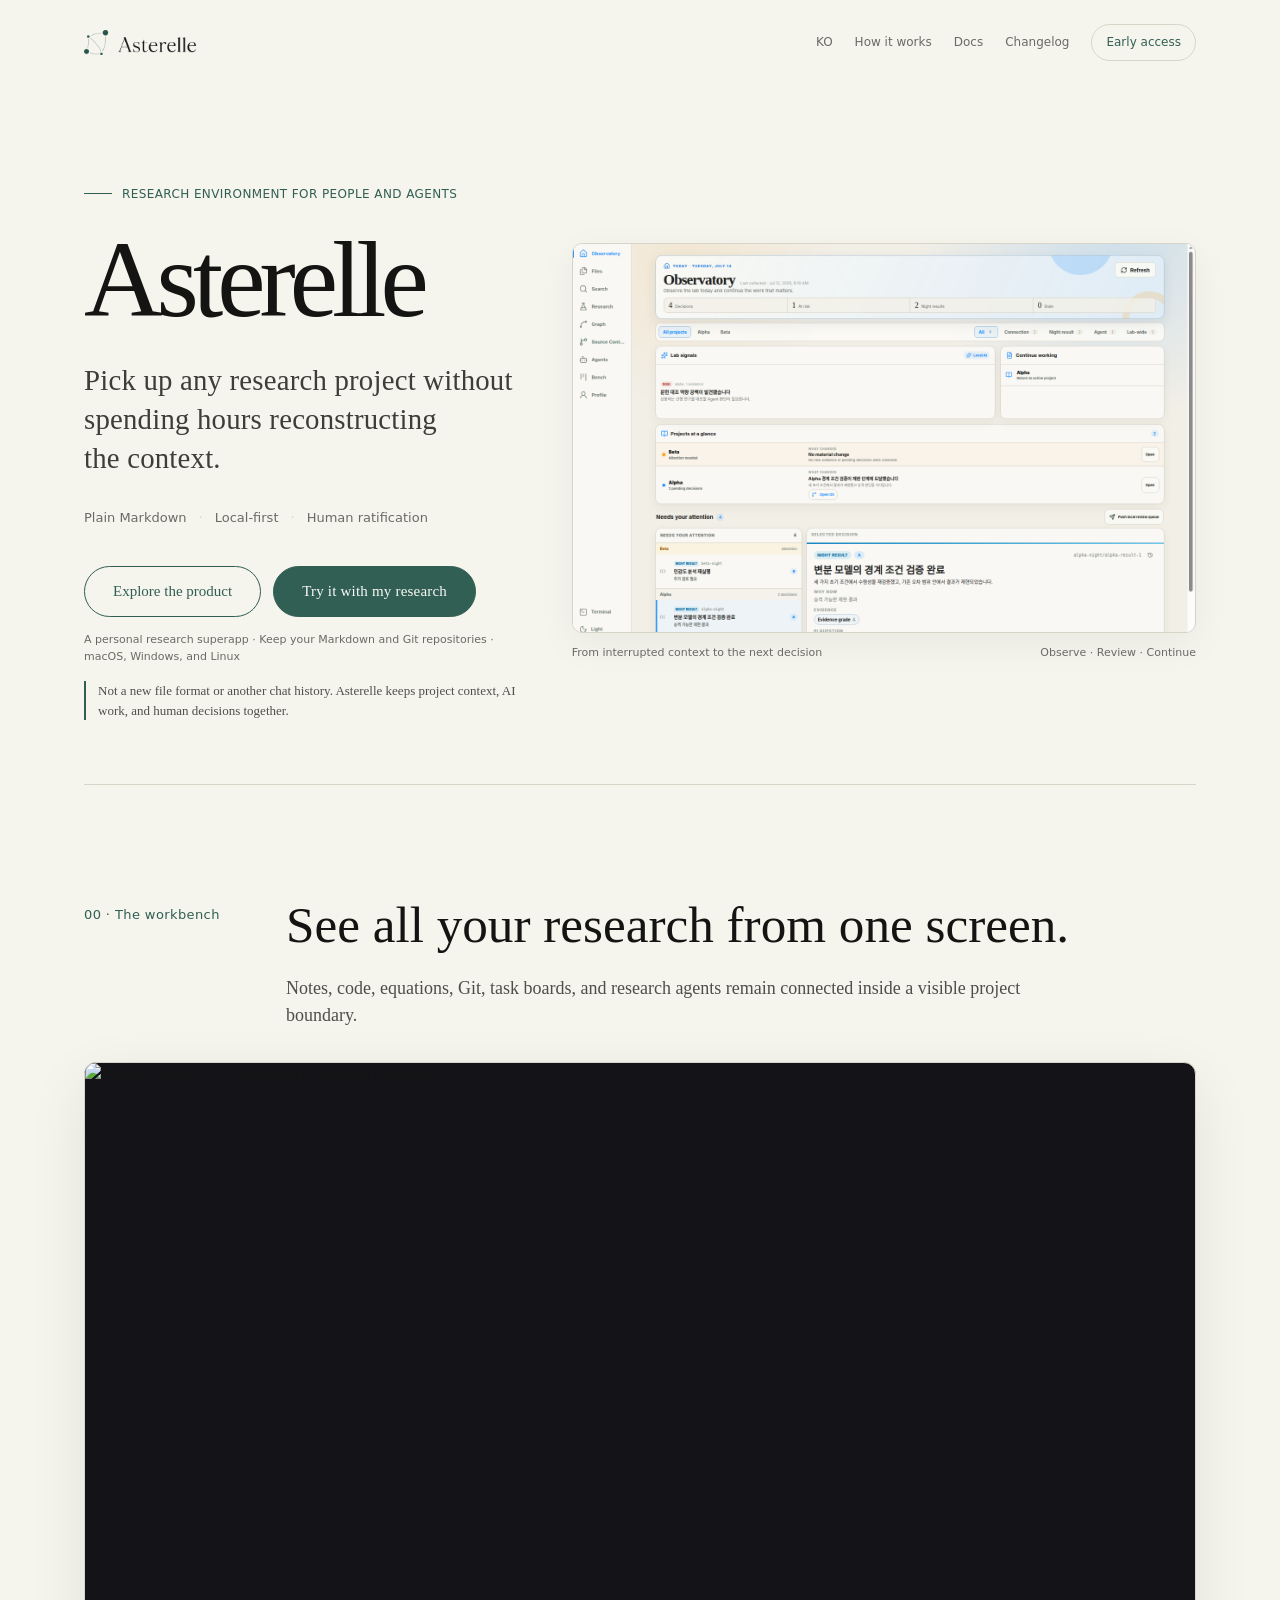
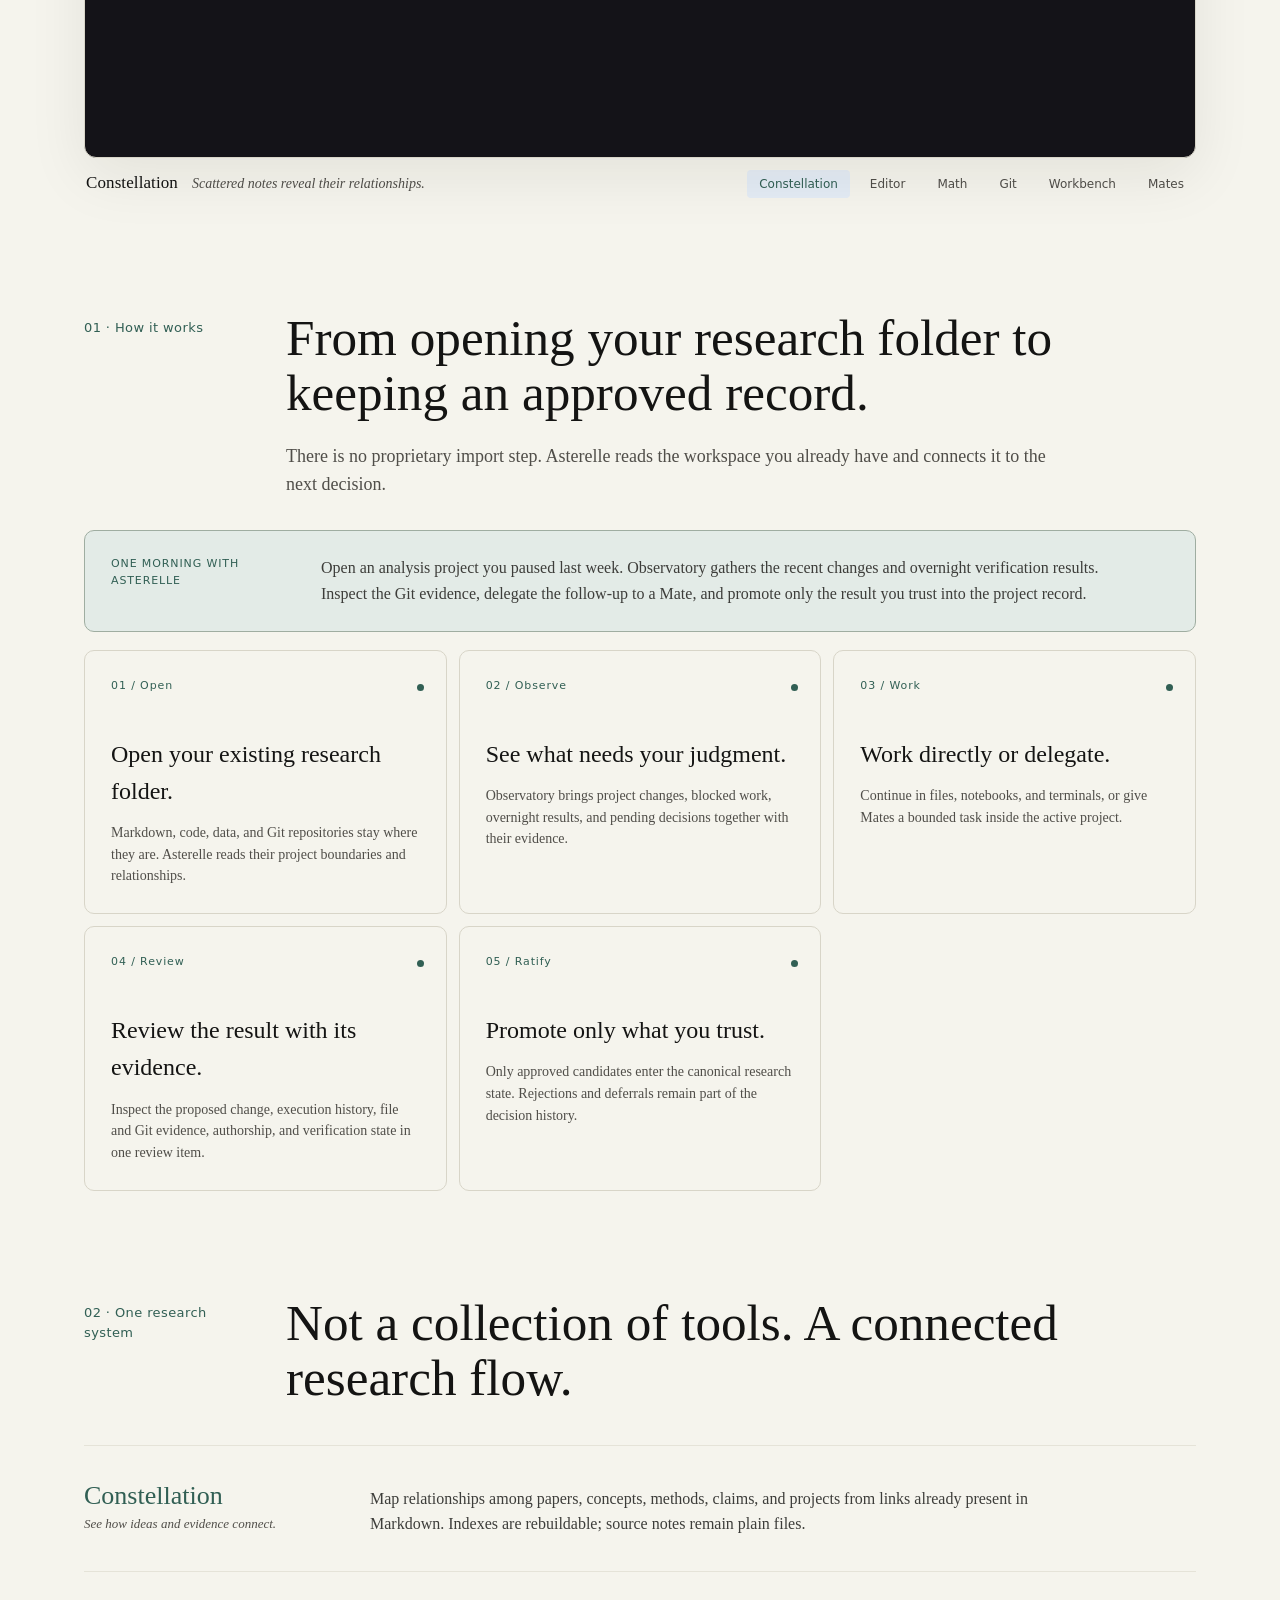
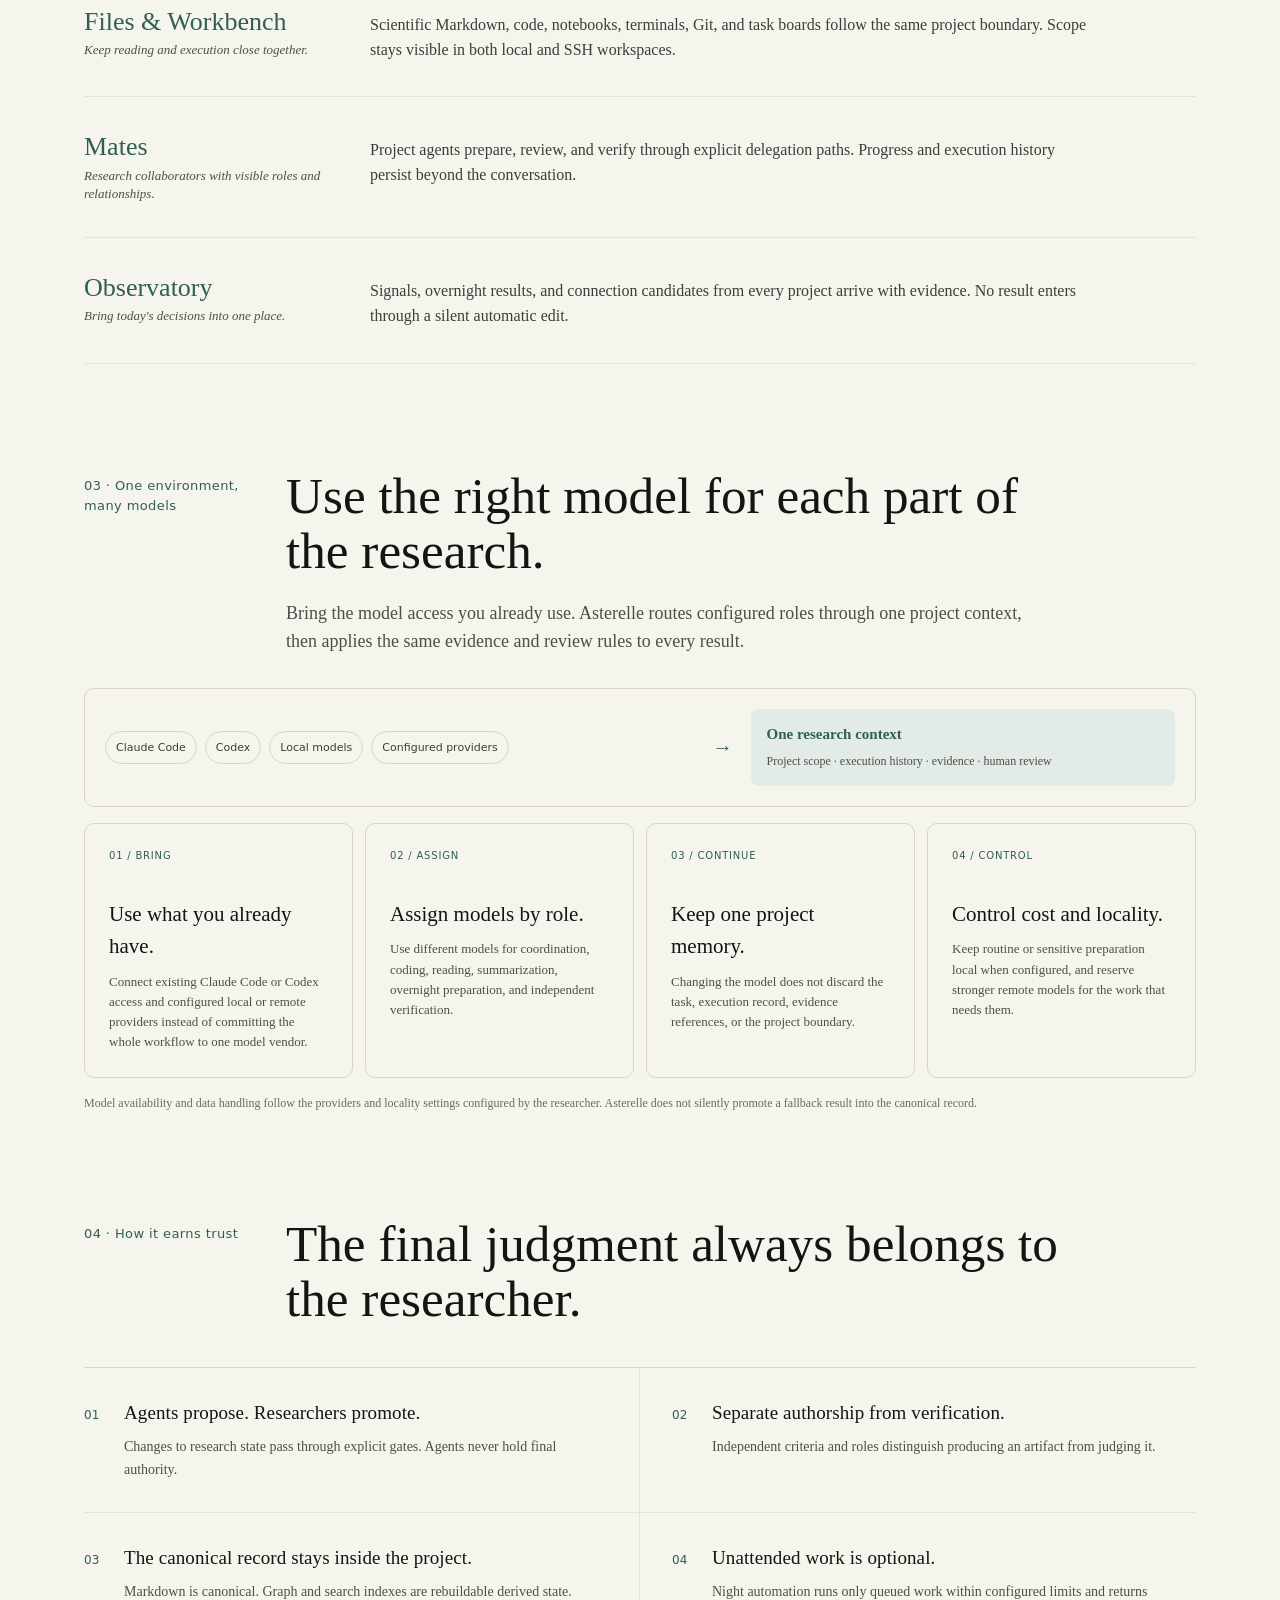
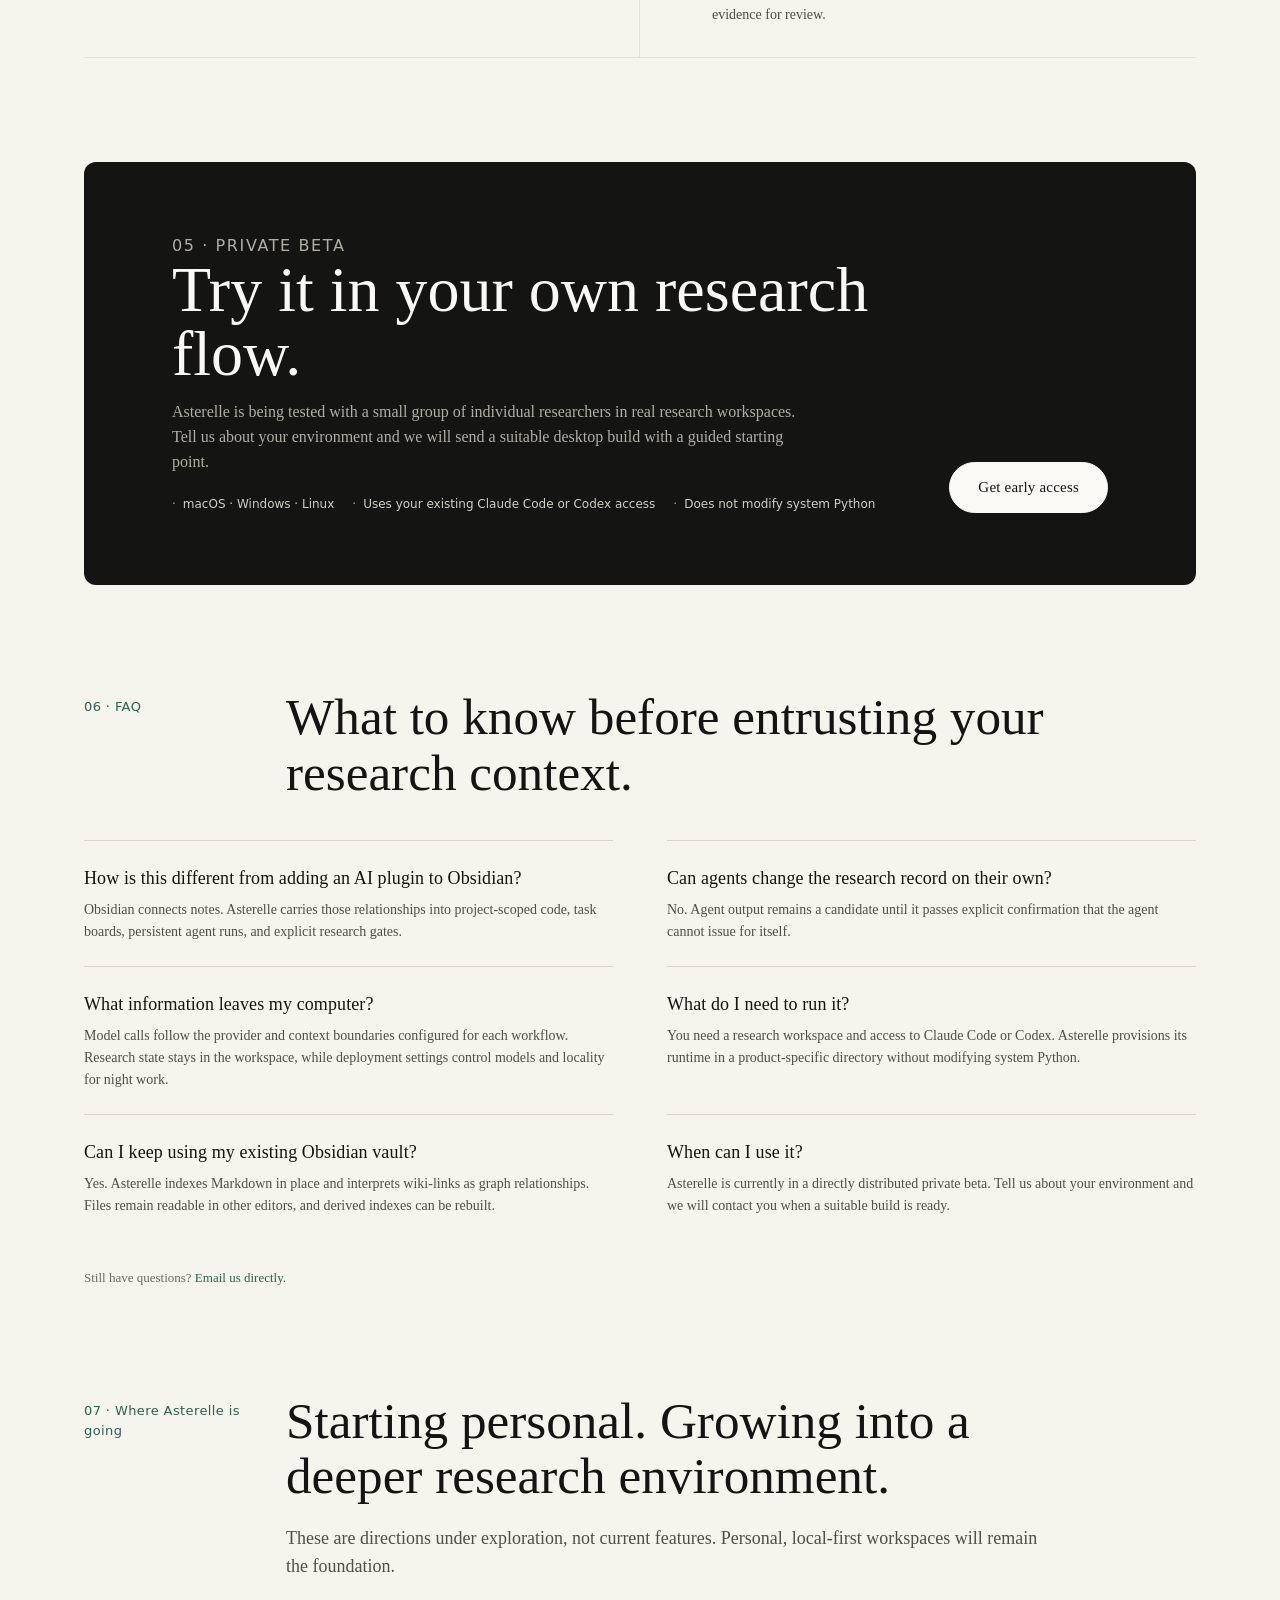
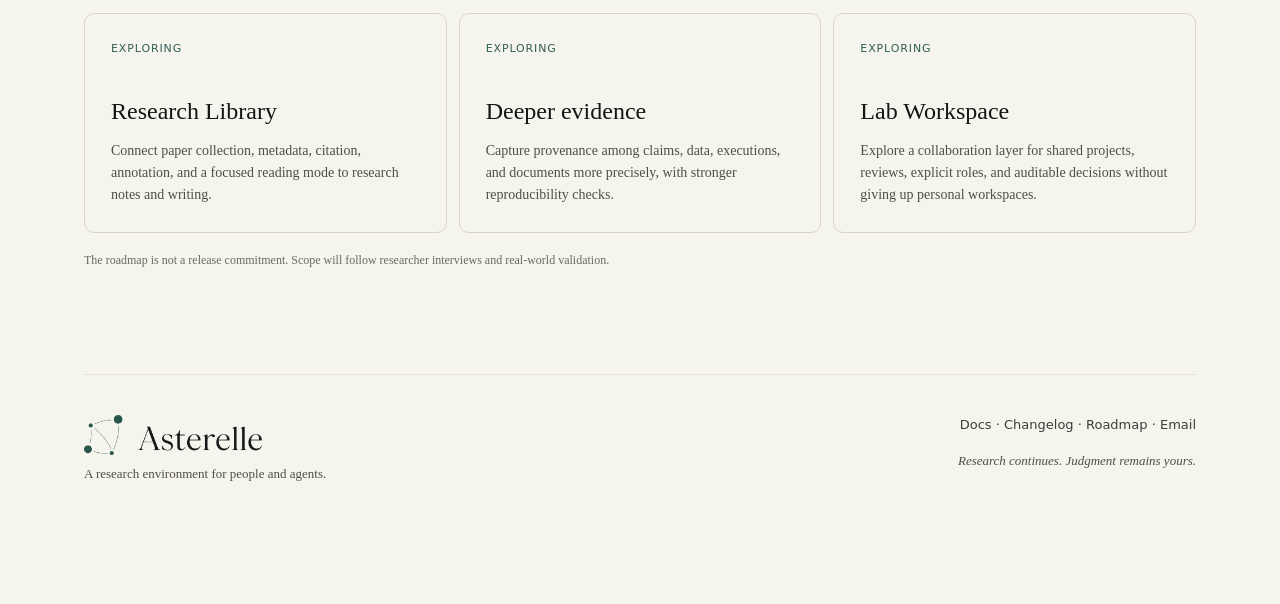
==== en/index.html @ 13ea1832 "publish Asterelle site and documentation" ====
<!DOCTYPE html>
<!-- ==================================================================
     LANDING PAGE · English · parchment design system
     Asterelle — a research environment for people and agents · private beta
     Sections: Hero · Gallery · Features · Principles · Availability · FAQ · Footer
     Static file. Deployed via GitHub Pages from the public repo
     kisbi3/labmates-site (see site/README.md for the sync commands).
     ================================================================== -->
<html lang="en">
<head>
<meta charset="utf-8">
<title>Asterelle · See the work, continue the research, keep the evidence</title>
<meta name="viewport" content="width=device-width, initial-scale=1">
<meta name="description" content="Asterelle is a local-first desktop research environment connecting notes, code, evidence, projects, and research agents in one continuous workflow.">
<meta property="og:title" content="Asterelle · See the work, continue the research, keep the evidence">
<meta property="og:description" content="See scattered research context at a glance, review what agents prepare, and keep only approved evidence in the research record.">
<meta property="og:type" content="website">
<meta property="og:url" content="https://kisbi3.github.io/labmates-site/en/">
<meta property="og:image" content="https://kisbi3.github.io/labmates-site/assets/graph.png">
<meta property="og:locale" content="en_US">
<link rel="canonical" href="https://kisbi3.github.io/labmates-site/en/">
<link rel="alternate" hreflang="ko" href="https://kisbi3.github.io/labmates-site/">
<link rel="alternate" hreflang="en" href="https://kisbi3.github.io/labmates-site/en/">
<link rel="alternate" type="text/plain" href="https://kisbi3.github.io/labmates-site/llms.txt">
<meta name="twitter:card" content="summary_large_image">
<meta name="twitter:image" content="https://kisbi3.github.io/labmates-site/assets/graph.png">
<meta name="twitter:title" content="Asterelle · See the work, continue the research, keep the evidence">
<meta name="twitter:description" content="See scattered research context at a glance, review what agents prepare, and keep only approved evidence in the research record.">
<link rel="icon" type="image/png" href="../assets/asterelle-mark-transparent.png">
<script type="application/ld+json">
{
  "@context": "https://schema.org",
  "@type": "SoftwareApplication",
  "name": "Asterelle",
  "applicationCategory": "ResearchApplication",
  "operatingSystem": "macOS, Windows, Linux",
  "description": "A local-first desktop research environment connecting notes, code, evidence, projects, and research agents."
}
</script>
<style>
/* ========== Tokens ========== */

:root {
  --parchment:    #f5f4ed;
  --ivory:        #faf9f5;
  --warm-sand:    #e8e6dc;

  --brand:        #315F54;
  --brand-light:  #4E7A6D;
  --brand-tint:   #E3EBE7;

  --near-black:   #141413;
  --dark-warm:    #3d3d3a;
  --olive:        #504e49;
  --stone:        #6b6a64;

  --border:       #e8e6dc;
  --border-soft:  #e5e3d8;
  --line:         #d8d5c8;

  --serif: "Source Han Serif KR", "Noto Serif KR", "AppleMyungjo",
           Charter, Georgia, Palatino, "Times New Roman", serif;
  --sans:  var(--serif);
  --mono:  "JetBrains Mono", "Fira Code", "SF Mono",
           Consolas, Monaco, monospace;
  --latin-ui: system-ui, -apple-system, "Segoe UI", sans-serif;

  --shot-bg: #141318;
}

* { box-sizing: border-box; }
html, body { margin: 0; padding: 0; }

body {
  background: var(--parchment);
  color: var(--near-black);
  font-family: var(--serif);
  font-size: 15px;
  line-height: 1.55;
  letter-spacing: 0;
  -webkit-font-smoothing: antialiased;
  -moz-osx-font-smoothing: grayscale;
  font-synthesis: none;
}

a {
  color: var(--brand);
  text-decoration: none;
  transition: color 0.15s;
}
a:hover { color: var(--brand-light); }

.page {
  max-width: 1120px;
  margin: 0 auto;
  padding: 88px 64px 120px;
}

/* ========== Buttons ========== */

.btn-primary {
  display: inline-flex;
  align-items: center;
  justify-content: center;
  gap: 8px;
  background: var(--brand);
  color: var(--ivory);
  font-family: var(--serif);
  font-weight: 500;
  font-size: 15px;
  letter-spacing: 0.2px;
  padding: 13px 28px;
  border-radius: 999px;
  border: 1.5px solid var(--brand);
  transition: background 0.15s, border-color 0.15s, transform 0.15s;
  cursor: pointer;
  min-width: 158px;
}
.btn-primary:hover {
  background: var(--brand-light);
  border-color: var(--brand-light);
  color: var(--ivory);
  transform: translateY(-1px);
}

.btn-ghost {
  display: inline-flex;
  align-items: center;
  justify-content: center;
  gap: 6px;
  font-family: var(--serif);
  font-weight: 500;
  font-size: 15px;
  color: var(--brand);
  background: transparent;
  padding: 13px 28px;
  border-radius: 999px;
  border: 1.5px solid var(--brand);
  transition: background 0.15s, color 0.15s, transform 0.15s;
  cursor: pointer;
  min-width: 158px;
}
.btn-ghost:hover {
  background: var(--brand-tint);
  color: var(--brand);
  transform: translateY(-1px);
}

/* ========== Hero ========== */

.hero {
  padding-bottom: 48px;
  border-bottom: 1px solid var(--border-soft);
  margin-bottom: 80px;
}
.eyebrow {
  display: flex;
  justify-content: space-between;
  align-items: center;
  gap: 8px;
  font-family: var(--latin-ui);
  font-size: 12px;
  font-weight: 500;
  letter-spacing: 0.4px;
  text-transform: uppercase;
  color: var(--stone);
  margin: 0 0 22px;
}
.version-link {
  color: var(--brand);
  font-weight: 600;
}
.version-link:hover { color: var(--brand-light); }

.hero-links {
  display: flex;
  gap: 12px;
  align-items: center;
}
.hero-links a {
  color: var(--stone);
  display: flex;
  align-items: center;
}
.hero-links a:hover { color: var(--dark-warm); }

.hero h1 {
  font-family: var(--serif);
  font-weight: 500;
  font-size: 96px;
  line-height: 1.05;
  letter-spacing: 0;
  margin: 0 0 18px;
  color: var(--near-black);
  opacity: 0;
  transform: translateY(10px);
  filter: blur(6px);
  animation: hero-rise 900ms cubic-bezier(0.16, 1, 0.3, 1) 120ms forwards;
}
@keyframes hero-rise {
  to { opacity: 1; transform: translateY(0); filter: blur(0); }
}

.hero .tagline {
  font-family: var(--serif);
  font-weight: 400;
  font-size: 21px;
  line-height: 1.4;
  color: var(--olive);
  letter-spacing: 0.2px;
  margin: 0 0 28px;
  max-width: 820px;
}

.hero-tokens {
  display: flex;
  flex-wrap: wrap;
  gap: 18px;
  margin: 0 0 32px;
  font-family: var(--latin-ui);
  font-size: 13px;
  color: var(--stone);
}
.hero-tokens span {
  display: inline-flex;
  gap: 6px;
  align-items: baseline;
}
.hero-tokens b {
  color: var(--dark-warm);
  font-weight: 500;
}

.hero-cta {
  display: flex;
  align-items: center;
  gap: 24px;
  margin-top: 4px;
}

/* ========== Section primitives ========== */

section { margin-bottom: 72px; }
.section-head { margin-bottom: 24px; }
.section-num {
  font-family: var(--latin-ui);
  font-weight: 400;
  font-size: 13px;
  color: var(--brand);
  letter-spacing: 0.4px;
  margin: 0 0 6px;
}
.section-title {
  font-family: var(--serif);
  font-weight: 500;
  font-size: 32px;
  line-height: 1.2;
  color: var(--near-black);
  margin: 0;
  letter-spacing: 0;
}
.section-lede {
  font-family: var(--serif);
  font-weight: 400;
  font-size: 17px;
  line-height: 1.55;
  color: var(--olive);
  margin: 14px 0 0;
}
.section-versus {
  font-family: var(--serif);
  font-size: 14px;
  color: var(--stone);
  margin: 14px 0 0;
  letter-spacing: 0.1px;
  line-height: 1.55;
}
.section-versus b {
  color: var(--brand);
  font-weight: 500;
}

/* ========== Gallery (interactive screenshot carousel) ========== */

.gallery {
  --enter-from-x: 44px;
  --exit-to-x: -34px;
  --sweep-angle: 100deg;
  --sweep-from: -45%;
  --sweep-to: 65%;
  --caption-shift: -2px;
  display: grid;
  grid-template-columns: minmax(0, 1fr) auto;
  column-gap: 24px;
  align-items: baseline;
  margin: 0;
  padding: 0;
}
.gallery[data-direction="prev"] {
  --enter-from-x: -44px;
  --exit-to-x: 34px;
  --sweep-angle: 260deg;
  --sweep-from: 65%;
  --sweep-to: -45%;
  --caption-shift: 2px;
}

.gallery-frame {
  grid-column: 1 / -1;
  position: relative;
  background: var(--shot-bg);
  border: 1px solid var(--border);
  border-radius: 8px;
  overflow: hidden;
  box-shadow: 0 1px 3px rgba(20, 19, 19, 0.10);
  cursor: ew-resize;
}
.gallery-frame::after {
  content: "";
  position: absolute;
  inset: 0;
  z-index: 4;
  pointer-events: none;
  background: linear-gradient(
    var(--sweep-angle),
    rgba(245, 244, 237, 0) 32%,
    rgba(245, 244, 237, 0.16) 50%,
    rgba(245, 244, 237, 0) 68%
  );
  opacity: 0;
  transform: translate3d(var(--sweep-from), 0, 0);
  transition:
    opacity 540ms ease,
    transform 920ms cubic-bezier(0.22, 1, 0.36, 1);
}
.gallery.is-switching .gallery-frame::after {
  opacity: 1;
  transform: translate3d(var(--sweep-to), 0, 0);
}
.gallery-panel {
  position: absolute;
  inset: 0;
  margin: 0;
  opacity: 0;
  visibility: hidden;
  z-index: 1;
  transform: translate3d(var(--enter-from-x), 0, 0) scale(0.985);
  transition:
    opacity 620ms cubic-bezier(0.22, 1, 0.36, 1),
    transform 880ms cubic-bezier(0.22, 1, 0.36, 1),
    visibility 620ms;
  will-change: opacity, transform;
}
.gallery-panel.is-active {
  opacity: 1;
  visibility: visible;
  position: relative;
  z-index: 2;
  transform: translate3d(0, 0, 0) scale(1);
}
.gallery-panel.was-active {
  opacity: 0;
  visibility: visible;
  position: absolute;
  inset: 0;
  z-index: 3;
  transform: translate3d(var(--exit-to-x), 0, 0) scale(0.985);
  pointer-events: none;
}
.gallery-panel img {
  width: 100%;
  height: auto;
  display: block;
}

.gallery-caption {
  grid-column: 1;
  grid-row: 2;
  min-height: 48px;
  padding: 12px 2px 0;
  display: flex;
  align-items: baseline;
  gap: 14px;
  transition: opacity 420ms ease, transform 520ms cubic-bezier(0.22, 1, 0.36, 1);
}
.gallery.is-switching .gallery-caption {
  opacity: 0.72;
  transform: translate3d(var(--caption-shift), 0, 0);
}
.gallery-caption .title {
  font-family: var(--serif);
  font-weight: 500;
  font-size: 17px;
  color: var(--near-black);
  margin: 0;
  letter-spacing: 0.1px;
  flex: 0 0 auto;
}
.gallery-caption .line {
  font-family: var(--serif);
  font-size: 14px;
  color: var(--olive);
  font-style: italic;
  margin: 0;
}

.gallery-tabs {
  grid-column: 2;
  grid-row: 2;
  display: flex;
  gap: 8px;
  flex-wrap: wrap;
  margin-top: 12px;
  justify-content: flex-end;
}
.gallery-tabs button {
  appearance: none;
  border: 1px solid var(--border-soft);
  border-radius: 999px;
  background: transparent;
  color: var(--olive);
  font-family: var(--latin-ui);
  font-size: 12px;
  line-height: 1;
  padding: 8px 12px;
  cursor: pointer;
  transition: color 0.18s ease, border-color 0.18s ease, background 0.18s ease;
}
.gallery-tabs button:hover {
  color: var(--brand);
  border-color: var(--line);
}
.gallery-tabs button.is-active {
  color: var(--brand);
  background: var(--brand-tint);
  border-color: var(--line);
}

/* ========== Features (two-column definition list) ========== */

.features {
  list-style: none;
  margin: 0;
  padding: 0;
  border-top: 1px solid var(--border-soft);
}
.features li {
  display: grid;
  grid-template-columns: 200px 1fr;
  column-gap: 36px;
  padding: 28px 0;
  border-bottom: 1px solid var(--border-soft);
  align-items: baseline;
}
.features .name {
  font-family: var(--serif);
  font-weight: 500;
  font-size: 22px;
  color: var(--brand);
  margin: 0;
  line-height: 1.2;
}
.features .name small {
  display: block;
  margin-top: 4px;
  font-family: var(--serif);
  font-size: 13px;
  color: var(--olive);
  font-weight: 400;
  font-style: italic;
  line-height: 1.4;
  letter-spacing: 0;
}
.features .what {
  font-family: var(--serif);
  font-size: 15px;
  line-height: 1.55;
  color: var(--dark-warm);
  margin: 0;
}

/* ========== Principles (2-column numbered grid) ========== */

.principles {
  list-style: none;
  margin: 0;
  padding: 0;
  display: grid;
  grid-template-columns: repeat(2, 1fr);
  gap: 0;
  border-top: 1px solid var(--border-soft);
}
.principles li {
  display: grid;
  grid-template-columns: 32px 1fr;
  gap: 8px;
  padding: 22px 28px 22px 0;
  border-bottom: 1px solid var(--border-soft);
  align-items: baseline;
}
.principles li:nth-child(odd) {
  padding-right: 32px;
  border-right: 1px solid var(--border-soft);
}
.principles li:nth-child(even) { padding-left: 32px; }
.principles li:last-child:nth-child(odd) {
  grid-column: 1 / -1;
  border-right: none;
  padding-right: 0;
}
.principles .n {
  font-family: var(--serif);
  font-weight: 500;
  font-size: 18px;
  color: var(--brand);
  line-height: 1;
}
.principles .body b {
  display: block;
  font-family: var(--serif);
  font-weight: 500;
  font-size: 15px;
  color: var(--near-black);
  margin-bottom: 4px;
  letter-spacing: 0.1px;
}
.principles .body span {
  font-size: 13px;
  color: var(--olive);
  line-height: 1.5;
  font-weight: 400;
}

/* ========== Manifesto (brand philosophy paragraph) ========== */

.manifesto {
  font-family: var(--serif);
  font-size: 20px;
  line-height: 1.55;
  letter-spacing: 0.05em;
  color: var(--near-black);
  margin: 0 0 28px;
  font-weight: 400;
}
.manifesto em {
  color: var(--brand);
  font-style: normal;
}

/* ========== Code block (install instructions) ========== */

pre.code {
  background: var(--ivory);
  border: 1px solid var(--border);
  border-radius: 6px;
  padding: 18px 22px;
  font-family: var(--mono);
  font-size: 13.5px;
  line-height: 1.55;
  font-variant-numeric: lining-nums tabular-nums;
  color: var(--near-black);
  overflow-x: auto;
  margin: 0;
}
pre.code .c { color: var(--stone); }
pre.code .k { color: var(--brand); }

/* ========== Metrics (key numbers) ========== */

.metrics {
  display: flex;
  gap: 32px;
  flex-wrap: wrap;
}
.metric {
  display: flex;
  flex-direction: column;
  gap: 4px;
}
.metric-value {
  font-family: var(--serif);
  font-weight: 500;
  font-size: 36px;
  line-height: 1;
  color: var(--near-black);
  font-variant-numeric: lining-nums tabular-nums;
}
.metric-label {
  font-family: var(--latin-ui);
  font-size: 13px;
  color: var(--stone);
}

/* ========== Demo card grid (static showcase) ========== */

.demo-grid {
  display: grid;
  grid-template-columns: repeat(auto-fill, minmax(240px, 1fr));
  gap: 18px;
}
.demo-card {
  border: 1px solid var(--border);
  border-radius: 8px;
  overflow: hidden;
  background: var(--ivory);
  transition: box-shadow 0.2s;
}
.demo-card:hover {
  box-shadow: 0 4px 24px rgba(0,0,0,0.05);
}
.demo-card img {
  width: 100%;
  height: auto;
  display: block;
  border-bottom: 1px solid var(--border);
}
.demo-card .demo-title {
  font-family: var(--serif);
  font-weight: 500;
  font-size: 15px;
  color: var(--near-black);
  margin: 12px 14px 4px;
}
.demo-card .demo-desc {
  font-size: 12px;
  color: var(--olive);
  margin: 0 14px 14px;
  line-height: 1.4;
}

/* ========== Pricing ========== */

.price-card {
  max-width: 960px;
  margin: 0 auto;
  padding: 72px 32px 64px;
  display: flex;
  flex-direction: column;
  align-items: center;
  text-align: center;
  border-top: 1px solid var(--line);
  border-bottom: 1px solid var(--line);
}
.price-amount {
  font-family: var(--serif);
  font-weight: 500;
  font-size: 112px;
  line-height: 1;
  color: var(--near-black);
  margin: 0 0 24px;
  letter-spacing: 0;
}
.price-vs {
  font-family: var(--serif);
  font-size: 18px;
  color: var(--dark-warm);
  margin: 0 0 40px;
  line-height: 1.45;
  max-width: 580px;
}
.price-vs s {
  color: var(--stone);
  text-decoration-thickness: 1px;
  text-decoration-color: var(--stone);
  margin: 0 2px;
}
.price-vs .hl {
  color: var(--brand);
  font-weight: 500;
}
.price-card .btn-primary {
  min-width: 280px;
  padding: 15px 28px;
  font-size: 15.5px;
  justify-content: center;
}
.price-trial {
  font-family: var(--serif);
  font-size: 14px;
  color: var(--stone);
  margin: 16px 0 0;
}
.price-trial a {
  color: var(--brand);
  text-decoration: underline;
  text-underline-offset: 3px;
  text-decoration-thickness: 1px;
}
.price-trial a:hover { color: var(--brand-light); }
.price-terms {
  font-family: var(--serif);
  font-size: 13.5px;
  color: var(--olive);
  margin: 28px 0 0;
  max-width: 640px;
  line-height: 1.5;
  text-align: center;
}
.price-terms .sep {
  color: var(--line);
  margin: 0 4px;
}

/* ========== FAQ ========== */

.faq-pair { margin-bottom: 24px; }
.faq-pair:last-child { margin-bottom: 0; }
.faq dt {
  font-family: var(--serif);
  font-weight: 500;
  font-size: 16px;
  color: var(--near-black);
  margin: 0 0 6px;
  letter-spacing: 0.1px;
}
.faq dd {
  font-family: var(--serif);
  font-size: 14px;
  line-height: 1.55;
  color: var(--olive);
  margin: 0;
}
.faq code {
  font-family: var(--mono);
  font-size: 12px;
  color: var(--brand);
  background: var(--brand-tint);
  padding: 1px 6px;
  border-radius: 3px;
}
.faq-tail {
  font-family: var(--serif);
  font-size: 13px;
  color: var(--stone);
  margin: 28px 0 0;
}
.faq-tail a { color: var(--brand); }

/* ========== Footer ========== */

footer.foot {
  margin-top: 56px;
  padding-top: 40px;
  border-top: 1px solid var(--border-soft);
  display: flex;
  justify-content: space-between;
  align-items: flex-end;
  gap: 48px;
  font-family: var(--serif);
  font-size: 13px;
  color: var(--stone);
}
.foot .mark {
  display: flex;
  flex-direction: column;
  align-items: flex-start;
  gap: 7px;
}
.foot .mark img {
  width: 178px;
  height: auto;
  flex-shrink: 0;
  display: block;
}
.foot .mark .wm-line {
  font-size: 13px;
  color: var(--olive);
  margin-top: 2px;
}
.foot .colophon {
  text-align: right;
  max-width: 480px;
}
.foot .colophon .links {
  font-family: var(--latin-ui);
  color: var(--dark-warm);
  margin-bottom: 16px;
  line-height: 1.55;
}
.foot .colophon .links a {
  color: var(--dark-warm);
}
.foot .colophon .links a:hover { color: var(--brand); }
.foot .colophon .ethos {
  color: var(--olive);
  font-style: italic;
  line-height: 1.55;
  max-width: 360px;
  margin-left: auto;
}

/* ========== Print ========== */

@media print {
  body { background: #f5f4ed; -webkit-print-color-adjust: exact; print-color-adjust: exact; }
  .page { padding: 0; max-width: 100%; }
  section { page-break-inside: auto; margin-bottom: 36px; }
  .hero, .section-head, .demo-card, .price-card, blockquote, pre { break-inside: avoid; page-break-inside: avoid; }
  .gallery-frame::after { display: none; }
}

/* ========== Responsive ========== */

@media (max-width: 880px) {
  .page { padding: 64px 32px 80px; }
  .hero { margin-bottom: 56px; padding-bottom: 32px; }
  .hero h1 { font-size: 64px; letter-spacing: 0; }
  .hero .tagline { font-size: 18px; }

  section { margin-bottom: 56px; }
  .section-title { font-size: 26px; }

  .gallery { grid-template-columns: 1fr; }
  .gallery-caption,
  .gallery-tabs { grid-column: 1; grid-row: auto; }
  .gallery-tabs { gap: 6px; justify-content: flex-start; }
  .gallery-tabs button { padding: 8px 10px; }

  .features li {
    grid-template-columns: 1fr;
    row-gap: 8px;
    padding: 22px 0;
  }

  .principles { grid-template-columns: 1fr; }
  .principles li:nth-child(odd) { border-right: none; padding-right: 0; }
  .principles li:nth-child(even) { padding-left: 0; }

  .price-card { padding: 48px 16px 40px; }
  .price-amount { font-size: 72px; letter-spacing: 0; margin-bottom: 18px; }
  .price-vs { font-size: 16px; margin-bottom: 32px; }
  .price-card .btn-primary { min-width: 240px; }
  .price-terms { font-size: 12.5px; line-height: 1.5; margin-top: 24px; }

  .foot {
    flex-direction: column;
    align-items: flex-start;
    gap: 32px;
    padding-top: 32px;
    margin-top: 48px;
  }
  .foot .colophon { text-align: left; max-width: 100%; }
  .foot .colophon .ethos { margin-left: 0; }
  .foot { align-items: flex-start; }
}

@media (max-width: 480px) {
  .hero h1 { font-size: 56px; }
  .hero .tagline { font-size: 17px; }
  .hero-cta { flex-direction: row; align-items: center; gap: 12px; }
  .btn-primary,
  .btn-ghost { min-width: 0; flex: 1; padding: 13px 16px; justify-content: center; }
  .gallery-caption {
    min-height: auto;
    flex-direction: column;
    align-items: flex-start;
    gap: 4px;
  }
}

@media (prefers-reduced-motion: reduce) {
  .hero h1 { animation: none; opacity: 1; transform: none; filter: none; }
  .gallery-frame::after { display: none; }
  .gallery-panel,
  .gallery-caption { transition: none; transform: none; }
}

/* ========== Asterelle identity ========== */

html { scroll-behavior: smooth; }
body {
  background: var(--parchment);
}

.site-nav {
  position: relative;
  z-index: 10;
  max-width: 1240px;
  margin: 0 auto;
  padding: 24px 64px 0;
  display: flex;
  align-items: center;
  justify-content: space-between;
  gap: 24px;
}
.nav-brand {
  display: inline-flex;
  align-items: center;
  gap: 11px;
  color: var(--near-black);
  font-size: 19px;
  font-weight: 500;
}
.nav-brand:hover { color: var(--near-black); }
.nav-brand img { width: 112px; height: auto; display: block; }
.nav-links {
  display: flex;
  align-items: center;
  gap: 22px;
  font-family: var(--latin-ui);
  font-size: 12px;
  color: var(--stone);
}
.nav-links a { color: inherit; }
.nav-links a:hover { color: var(--near-black); }
.nav-cta {
  padding: 8px 14px;
  border: 1px solid var(--line);
  border-radius: 999px;
  color: var(--brand) !important;
}

.page { max-width: 1240px; padding: 52px 64px 120px; }

.hero {
  position: relative;
  min-height: 640px;
  margin-bottom: 112px;
  padding: 72px 0 64px;
  border-bottom: 1px solid var(--line);
  display: grid;
  grid-template-columns: minmax(0, .82fr) minmax(440px, 1.18fr);
  gap: 54px;
  align-items: center;
}
.hero-copy { position: relative; z-index: 2; }
.hero .eyebrow {
  justify-content: flex-start;
  gap: 10px;
  margin-bottom: 28px;
  color: var(--brand);
}
.hero .eyebrow::before {
  content: "";
  width: 28px;
  height: 1px;
  background: var(--brand);
}
.hero h1 {
  font-size: clamp(72px, 8.5vw, 112px);
  line-height: .9;
  letter-spacing: -.055em;
  margin: 0 0 32px;
  text-wrap: balance;
}
.hero .tagline {
  font-size: clamp(22px, 2.25vw, 30px);
  line-height: 1.35;
  max-width: 760px;
  margin-bottom: 30px;
  color: var(--dark-warm);
  text-wrap: pretty;
}
.hero-tokens {
  gap: 0;
  margin-bottom: 38px;
  color: var(--stone);
}
.hero-tokens span { gap: 0; }
.hero-tokens span:not(:last-child)::after {
  content: "·";
  margin: 0 12px;
  color: var(--line);
}
.hero-tokens b { color: var(--stone); font-weight: 400; }
.hero-cta { gap: 12px; }

.hero-product { margin: 0; min-width: 0; }
.hero-product img {
  display: block;
  width: 100%;
  height: auto;
  aspect-ratio: 16 / 10;
  object-fit: contain;
  background: var(--ivory);
  border: 1px solid var(--line);
  border-radius: 10px;
  box-shadow: 0 12px 40px rgba(20, 20, 19, .05);
}
.hero-product figcaption {
  display: flex;
  justify-content: space-between;
  gap: 16px;
  padding-top: 11px;
  font-family: var(--latin-ui);
  font-size: 11px;
  color: var(--stone);
}

section { margin-bottom: 104px; }
.section-head {
  display: grid;
  grid-template-columns: 170px minmax(0, 1fr);
  column-gap: 32px;
  row-gap: 8px;
  margin-bottom: 32px;
  align-items: start;
}
.section-num { grid-column: 1; grid-row: 1 / span 2; padding-top: 8px; }
.section-title { grid-column: 2; font-size: clamp(34px, 4vw, 52px); line-height: 1.08; max-width: 800px; }
.section-lede { grid-column: 2; max-width: 760px; font-size: 18px; }

.product-stage { position: relative; }
.gallery-frame {
  border: 1px solid #d8d5c8;
  border-radius: 12px;
  box-shadow: 0 18px 60px rgba(20, 20, 19, .08);
}
.gallery-panel img { aspect-ratio: 16 / 10; object-fit: contain; }
.gallery-tabs button { border: 0; border-radius: 4px; }
.gallery-tabs button.is-active { background: #e4ecf5; }

.movement-grid {
  display: grid;
  grid-template-columns: repeat(3, 1fr);
  gap: 12px;
}
.scenario { margin: 0 0 18px; padding: 24px 26px; display: grid; grid-template-columns: 180px 1fr; gap: 30px; border: 1px solid color-mix(in srgb, var(--brand) 34%, var(--line)); border-radius: 10px; background: var(--brand-tint); }
.scenario-label { margin: 0; font-family: var(--latin-ui); color: var(--brand); font-size: 11px; letter-spacing: .08em; text-transform: uppercase; }
.scenario p:last-child { margin: 0; max-width: 820px; color: var(--dark-warm); font-size: 16px; line-height: 1.6; }
.hero-proof { margin: 14px 0 0; color: var(--stone); font-family: var(--latin-ui); font-size: 11px; line-height: 1.55; }
.hero-difference { margin: 16px 0 0; padding-left: 12px; border-left: 2px solid var(--brand); color: var(--olive); font-size: 13px; line-height: 1.5; }
.movement-step {
  position: relative;
  min-height: 226px;
  padding: 26px;
  border: 1px solid var(--line);
  border-radius: 10px;
  background: color-mix(in srgb, var(--surface) 62%, transparent);
}
.movement-step + .movement-step {
  border-left: 1px solid var(--line);
}
.movement-step .step-index {
  display: block;
  margin-bottom: 42px;
  font-family: var(--latin-ui);
  font-size: 11px;
  letter-spacing: .08em;
  color: var(--brand);
}
.movement-step h3 { margin: 0 0 12px; font-size: 24px; font-weight: 500; }
.movement-step p { margin: 0; color: var(--olive); font-size: 14px; line-height: 1.55; }
.movement-step::after {
  content: "";
  position: absolute;
  top: 33px;
  right: 22px;
  width: 7px;
  height: 7px;
  border-radius: 50%;
  background: var(--brand);
  z-index: 2;
}
.movement-step:last-child::after { display: block; }

.roadmap-grid { display: grid; grid-template-columns: repeat(3, 1fr); gap: 12px; }
.roadmap-card { min-height: 220px; padding: 26px; border: 1px solid var(--line); border-radius: 10px; background: var(--surface); }
.roadmap-status { margin: 0 0 36px; font-family: var(--latin-ui); color: var(--brand); font-size: 11px; letter-spacing: .08em; text-transform: uppercase; }
.roadmap-card h3 { margin: 0 0 10px; font-size: 24px; font-weight: 500; }
.roadmap-card p:last-child { margin: 0; color: var(--olive); font-size: 14px; line-height: 1.55; }
.roadmap-note { margin: 18px 0 0; color: var(--stone); font-size: 12px; }
.model-flow { margin: 0 0 16px; padding: 20px; display: grid; grid-template-columns: minmax(0, 1fr) auto minmax(190px, .72fr); gap: 18px; align-items: center; border: 1px solid var(--line); border-radius: 10px; background: var(--surface); }
.model-sources { display: flex; flex-wrap: wrap; gap: 8px; }
.model-sources span { padding: 7px 10px; border: 1px solid var(--line); border-radius: 999px; color: var(--dark-warm); font-family: var(--latin-ui); font-size: 11px; }
.model-arrow { color: var(--brand); font-size: 20px; }
.model-context { padding: 14px 16px; border-radius: 8px; background: var(--brand-tint); }
.model-context b { display: block; margin-bottom: 3px; color: var(--brand); font-size: 15px; }
.model-context span { color: var(--olive); font-size: 12px; line-height: 1.45; }
.model-grid { display: grid; grid-template-columns: repeat(4, 1fr); gap: 12px; }
.model-card { min-height: 205px; padding: 24px; border: 1px solid var(--line); border-radius: 10px; }
.model-card .model-index { margin: 0 0 34px; color: var(--brand); font-family: var(--latin-ui); font-size: 10px; letter-spacing: .08em; }
.model-card h3 { margin: 0 0 9px; font-size: 21px; font-weight: 500; }
.model-card p:last-child { margin: 0; color: var(--olive); font-size: 13px; line-height: 1.55; }
.model-note { margin: 16px 0 0; color: var(--stone); font-size: 12px; }

.features li { grid-template-columns: 250px 1fr; padding: 34px 0; }
.features .name { font-size: 26px; }
.features .what { max-width: 720px; font-size: 16px; }

.principles { border-top-color: var(--line); }
.principles li { padding-top: 30px; padding-bottom: 30px; }
.principles .n { font-family: var(--latin-ui); font-size: 12px; }
.principles .body b { font-size: 19px; margin-bottom: 8px; }
.principles .body span { font-size: 14px; }

.beta-panel {
  position: relative;
  overflow: hidden;
  padding: 72px clamp(28px, 7vw, 88px);
  background: var(--near-black);
  color: var(--ivory);
  border-radius: 12px;
  display: grid;
  grid-template-columns: minmax(0, 1fr) auto;
  gap: 48px;
  align-items: end;
}
.beta-label {
  font-family: var(--latin-ui);
  font-size: 11px;
  letter-spacing: .1em;
  text-transform: uppercase;
  color: #b0aea5;
  margin: 0 0 18px;
}
.beta-panel h2 { margin: 0 0 14px; font-size: clamp(42px, 5vw, 68px); line-height: 1; font-weight: 500; }
.beta-panel p { max-width: 650px; color: #b0aea5; margin: 0; font-size: 16px; }
.beta-details { margin: 20px 0 0; padding: 0; display: flex; flex-wrap: wrap; gap: 8px 18px; list-style: none; color: #d0cec5; font-family: var(--latin-ui); font-size: 12px; }
.beta-details li::before { content: "·"; margin-right: 7px; color: #8fb6aa; }
.beta-panel .btn-primary { background: var(--ivory); border-color: var(--ivory); color: var(--near-black); position: relative; z-index: 2; }
.beta-panel .btn-primary:hover { background: var(--warm-sand); border-color: var(--warm-sand); color: var(--near-black); }

.faq { display: grid; grid-template-columns: repeat(2, 1fr); column-gap: 54px; }
.faq-pair { padding: 24px 0; margin: 0; border-top: 1px solid var(--line); }
.faq dt { font-size: 18px; }
.faq dd { font-size: 14px; }

footer.foot { margin-top: 96px; }

@media (max-width: 880px) {
  .site-nav { padding: 20px 32px 0; }
  .page { padding: 36px 32px 88px; }
  .hero { min-height: 0; grid-template-columns: 1fr; gap: 40px; padding-top: 52px; margin-bottom: 84px; }
  .hero-product { width: min(720px, 100%); justify-self: center; }
  .section-head { grid-template-columns: 1fr; }
  .section-num, .section-title, .section-lede { grid-column: 1; grid-row: auto; }
  .section-title { font-size: 38px; }
  section { margin-bottom: 78px; }
  .movement-grid { grid-template-columns: 1fr; }
  .scenario { grid-template-columns: 1fr; gap: 10px; }
  .movement-step { min-height: 0; padding: 24px; }
  .movement-step + .movement-step { border-left: 1px solid var(--line); padding-left: 24px; }
  .movement-step .step-index { margin-bottom: 22px; }
  .movement-step::after { display: none; }
  .roadmap-grid { grid-template-columns: 1fr; }
  .model-flow { grid-template-columns: 1fr; }
  .model-arrow { transform: rotate(90deg); justify-self: center; }
  .model-grid { grid-template-columns: repeat(2, 1fr); }
  .features li { grid-template-columns: 1fr; }
  .beta-panel { grid-template-columns: 1fr; align-items: start; }
}

@media (max-width: 720px) {
  .site-nav { padding: 16px 18px 0; }
  .nav-links a:not(.nav-cta):not(.nav-lang) { display: none; }
  .page { padding: 30px 18px 72px; }
  .hero { padding-top: 36px; margin-bottom: 68px; }
  .hero h1 { font-size: clamp(64px, 23vw, 88px); }
  .hero .tagline { font-size: 21px; }
  .hero-cta { flex-direction: column; align-items: flex-start; }
  .btn-primary, .btn-ghost { flex: none; width: auto; min-width: 158px; }
  .hero-product figcaption { align-items: flex-start; flex-direction: column; gap: 3px; }
  .section-title { font-size: 34px; }
  .section-lede { font-size: 16px; }
  .gallery-tabs { display: grid; grid-template-columns: repeat(2, 1fr); width: 100%; }
  .gallery-tabs button { text-align: left; }
  .faq { grid-template-columns: 1fr; }
  .beta-panel { padding: 48px 26px; }
  .model-grid { grid-template-columns: 1fr; }
  .beta-panel h2 { font-size: 46px; }
}

@media (prefers-reduced-motion: reduce) {
  html { scroll-behavior: auto; }
}
</style>
</head>
<body>
<nav class="site-nav" aria-label="Primary navigation">
  <a class="nav-brand" href="#top"><img src="../assets/asterelle-wordmark-transparent.png" alt="Asterelle"></a>
  <div class="nav-links">
    <a class="nav-lang" href="../" lang="ko" aria-label="View this page in Korean">KO</a>
    <a href="#movement">How it works</a>
    <a href="./docs/">Docs</a>
    <a href="./changelog/">Changelog</a>
    <a class="nav-cta" href="#beta">Early access</a>
  </div>
</nav>
<main class="page">

  <!-- ============ Hero ============ -->
  <header class="hero" id="top">
    <div class="hero-copy">
      <p class="eyebrow">Research environment for people and agents</p>
      <h1>Asterelle</h1>
      <p class="tagline">Pick up any research project without spending hours reconstructing the context.</p>
      <div class="hero-tokens" aria-label="Product characteristics">
        <span><b>Plain Markdown</b></span>
        <span><b>Local-first</b></span>
        <span><b>Human ratification</b></span>
      </div>
      <div class="hero-cta">
        <a class="btn-ghost" href="#workbench">Explore the product</a>
        <a class="btn-primary" href="#beta">Try it with my research</a>
      </div>
      <p class="hero-proof">A personal research superapp · Keep your Markdown and Git repositories · macOS, Windows, and Linux</p>
      <p class="hero-difference">Not a new file format or another chat history. Asterelle keeps project context, AI work, and human decisions together.</p>
    </div>
    <figure class="hero-product">
      <img src="../assets/observatory.png" alt="Changes and pending decisions from every project in Asterelle Observatory" loading="eager" decoding="async">
      <figcaption><span>From interrupted context to the next decision</span><span>Observe · Review · Continue</span></figcaption>
    </figure>
  </header>

  <!-- ============ 00 · Gallery ============ -->
  <section id="workbench">
    <div class="section-head">
      <p class="section-num">00 · The workbench</p>
      <h2 class="section-title">See all your research from one screen.</h2>
      <p class="section-lede">Notes, code, equations, Git, task boards, and research agents remain connected inside a visible project boundary.</p>
    </div>

    <div class="product-stage"><div class="gallery" data-gallery>
      <div class="gallery-frame" aria-live="polite">
        <figure class="gallery-panel is-active" data-title="Constellation" data-line="Scattered notes reveal their relationships.">
          <img src="../assets/graph.png" alt="Research notes and relationships in Asterelle Constellation" loading="eager" decoding="async">
        </figure>
        <figure class="gallery-panel" data-title="Editor" data-line="Sources stay plain files; the writing stays yours." aria-hidden="true">
          <img src="../assets/editor.png" alt="Project notes and file tree in the Asterelle editor" loading="lazy" decoding="async">
        </figure>
        <figure class="gallery-panel" data-title="Scientific Markdown" data-line="Equation numbers and cross-references stay in the flow of the text." aria-hidden="true">
          <img src="../assets/math.png" alt="Numbered equations and cross-references rendered in Asterelle" loading="lazy" decoding="async">
        </figure>
        <figure class="gallery-panel" data-title="Source control" data-line="Results and the notes that support them are versioned together." aria-hidden="true">
          <img src="../assets/git.png" alt="Analysis files and commit history in Asterelle Source Control" loading="lazy" decoding="async">
        </figure>
        <figure class="gallery-panel" data-title="Workbench" data-line="Day and night work continue in the same research context." aria-hidden="true">
          <img src="../assets/bench.png" alt="Prepared, blocked, and completed research work in Asterelle Workbench" loading="lazy" decoding="async">
        </figure>
        <figure class="gallery-panel" data-title="Mates" data-line="See who prepares, reviews, and verifies each piece of work." aria-hidden="true">
          <img src="../assets/agents.png" alt="Research roles connected through delegation and verification in Asterelle Mates" loading="lazy" decoding="async">
        </figure>
      </div>
      <div class="gallery-caption">
        <p class="title" data-gallery-title></p>
        <p class="line" data-gallery-line></p>
      </div>
      <div class="gallery-tabs" aria-label="Select a product view">
        <button type="button" class="is-active" aria-pressed="true">Constellation</button>
        <button type="button" aria-pressed="false">Editor</button>
        <button type="button" aria-pressed="false">Math</button>
        <button type="button" aria-pressed="false">Git</button>
        <button type="button" aria-pressed="false">Workbench</button>
        <button type="button" aria-pressed="false">Mates</button>
      </div>
    </div></div>
  </section>

  <!-- ============ 01 · How it works ============ -->
  <section id="movement">
    <div class="section-head">
      <p class="section-num">01 · How it works</p>
      <h2 class="section-title">From opening your research folder to keeping an approved record.</h2>
      <p class="section-lede">There is no proprietary import step. Asterelle reads the workspace you already have and connects it to the next decision.</p>
    </div>
    <div class="scenario">
      <p class="scenario-label">One morning with Asterelle</p>
      <p>Open an analysis project you paused last week. Observatory gathers the recent changes and overnight verification results. Inspect the Git evidence, delegate the follow-up to a Mate, and promote only the result you trust into the project record.</p>
    </div>
    <div class="movement-grid">
      <article class="movement-step">
        <span class="step-index">01 / Open</span>
        <h3>Open your existing research folder.</h3>
        <p>Markdown, code, data, and Git repositories stay where they are. Asterelle reads their project boundaries and relationships.</p>
      </article>
      <article class="movement-step">
        <span class="step-index">02 / Observe</span>
        <h3>See what needs your judgment.</h3>
        <p>Observatory brings project changes, blocked work, overnight results, and pending decisions together with their evidence.</p>
      </article>
      <article class="movement-step">
        <span class="step-index">03 / Work</span>
        <h3>Work directly or delegate.</h3>
        <p>Continue in files, notebooks, and terminals, or give Mates a bounded task inside the active project.</p>
      </article>
      <article class="movement-step">
        <span class="step-index">04 / Review</span>
        <h3>Review the result with its evidence.</h3>
        <p>Inspect the proposed change, execution history, file and Git evidence, authorship, and verification state in one review item.</p>
      </article>
      <article class="movement-step">
        <span class="step-index">05 / Ratify</span>
        <h3>Promote only what you trust.</h3>
        <p>Only approved candidates enter the canonical research state. Rejections and deferrals remain part of the decision history.</p>
      </article>
    </div>
  </section>

  <!-- ============ 02 · Features ============ -->
  <section id="system">
    <div class="section-head">
      <p class="section-num">02 · One research system</p>
      <h2 class="section-title">Not a collection of tools. A connected research flow.</h2>
    </div>

    <ol class="features">
      <li>
        <p class="name">Constellation<small>See how ideas and evidence connect.</small></p>
        <p class="what">Map relationships among papers, concepts, methods, claims, and projects from links already present in Markdown. Indexes are rebuildable; source notes remain plain files.</p>
      </li>
      <li>
        <p class="name">Files &amp; Workbench<small>Keep reading and execution close together.</small></p>
        <p class="what">Scientific Markdown, code, notebooks, terminals, Git, and task boards follow the same project boundary. Scope stays visible in both local and SSH workspaces.</p>
      </li>
      <li>
        <p class="name">Mates<small>Research collaborators with visible roles and relationships.</small></p>
        <p class="what">Project agents prepare, review, and verify through explicit delegation paths. Progress and execution history persist beyond the conversation.</p>
      </li>
      <li>
        <p class="name">Observatory<small>Bring today's decisions into one place.</small></p>
        <p class="what">Signals, overnight results, and connection candidates from every project arrive with evidence. No result enters through a silent automatic edit.</p>
      </li>
    </ol>
  </section>

  <!-- ============ 03 · Multi-model ============ -->
  <section id="models">
    <div class="section-head">
      <p class="section-num">03 · One environment, many models</p>
      <h2 class="section-title">Use the right model for each part of the research.</h2>
      <p class="section-lede">Bring the model access you already use. Asterelle routes configured roles through one project context, then applies the same evidence and review rules to every result.</p>
    </div>
    <div class="model-flow" aria-label="Multiple model sources enter one Asterelle research context">
      <div class="model-sources"><span>Claude Code</span><span>Codex</span><span>Local models</span><span>Configured providers</span></div>
      <span class="model-arrow" aria-hidden="true">→</span>
      <div class="model-context"><b>One research context</b><span>Project scope · execution history · evidence · human review</span></div>
    </div>
    <div class="model-grid">
      <article class="model-card"><p class="model-index">01 / BRING</p><h3>Use what you already have.</h3><p>Connect existing Claude Code or Codex access and configured local or remote providers instead of committing the whole workflow to one model vendor.</p></article>
      <article class="model-card"><p class="model-index">02 / ASSIGN</p><h3>Assign models by role.</h3><p>Use different models for coordination, coding, reading, summarization, overnight preparation, and independent verification.</p></article>
      <article class="model-card"><p class="model-index">03 / CONTINUE</p><h3>Keep one project memory.</h3><p>Changing the model does not discard the task, execution record, evidence references, or the project boundary.</p></article>
      <article class="model-card"><p class="model-index">04 / CONTROL</p><h3>Control cost and locality.</h3><p>Keep routine or sensitive preparation local when configured, and reserve stronger remote models for the work that needs them.</p></article>
    </div>
    <p class="model-note">Model availability and data handling follow the providers and locality settings configured by the researcher. Asterelle does not silently promote a fallback result into the canonical record.</p>
  </section>

  <!-- ============ 04 · Principles ============ -->
  <section id="principles">
    <div class="section-head">
      <p class="section-num">04 · How it earns trust</p>
      <h2 class="section-title">The final judgment always belongs to the researcher.</h2>
    </div>

    <ol class="principles">
      <li>
        <span class="n">01</span>
        <span class="body"><b>Agents propose. Researchers promote.</b><span>Changes to research state pass through explicit gates. Agents never hold final authority.</span></span>
      </li>
      <li>
        <span class="n">02</span>
        <span class="body"><b>Separate authorship from verification.</b><span>Independent criteria and roles distinguish producing an artifact from judging it.</span></span>
      </li>
      <li>
        <span class="n">03</span>
        <span class="body"><b>The canonical record stays inside the project.</b><span>Markdown is canonical. Graph and search indexes are rebuildable derived state.</span></span>
      </li>
      <li>
        <span class="n">04</span>
        <span class="body"><b>Unattended work is optional.</b><span>Night automation runs only queued work within configured limits and returns evidence for review.</span></span>
      </li>
    </ol>
  </section>

  <!-- ============ 05 · Availability ============ -->
  <section id="beta">
    <div class="beta-panel">
      <div>
        <p class="beta-label">05 · Private beta</p>
        <h2>Try it in your own research flow.</h2>
        <p>Asterelle is being tested with a small group of individual researchers in real research workspaces. Tell us about your environment and we will send a suitable desktop build with a guided starting point.</p>
        <ul class="beta-details"><li>macOS · Windows · Linux</li><li>Uses your existing Claude Code or Codex access</li><li>Does not modify system Python</li></ul>
      </div>
      <a class="btn-primary" href="mailto:kimjeasung0523@gmail.com?subject=Asterelle%20early%20access&body=Research%20field%3A%0AOperating%20system%3A%0ACurrent%20tools%3A%0AWhat%20I%20want%20to%20try%3A">Get early access</a>
    </div>
  </section>

  <!-- ============ 06 · FAQ ============ -->
  <section id="faq">
    <div class="section-head">
      <p class="section-num">06 · FAQ</p>
      <h2 class="section-title">What to know before entrusting your research context.</h2>
    </div>

    <dl class="faq">
      <div class="faq-pair">
        <dt>How is this different from adding an AI plugin to Obsidian?</dt>
        <dd>Obsidian connects notes. Asterelle carries those relationships into project-scoped code, task boards, persistent agent runs, and explicit research gates.</dd>
      </div>
      <div class="faq-pair">
        <dt>Can agents change the research record on their own?</dt>
        <dd>No. Agent output remains a candidate until it passes explicit confirmation that the agent cannot issue for itself.</dd>
      </div>
      <div class="faq-pair">
        <dt>What information leaves my computer?</dt>
        <dd>Model calls follow the provider and context boundaries configured for each workflow. Research state stays in the workspace, while deployment settings control models and locality for night work.</dd>
      </div>
      <div class="faq-pair">
        <dt>What do I need to run it?</dt>
        <dd>You need a research workspace and access to Claude Code or Codex. Asterelle provisions its runtime in a product-specific directory without modifying system Python.</dd>
      </div>
      <div class="faq-pair">
        <dt>Can I keep using my existing Obsidian vault?</dt>
        <dd>Yes. Asterelle indexes Markdown in place and interprets wiki-links as graph relationships. Files remain readable in other editors, and derived indexes can be rebuilt.</dd>
      </div>
      <div class="faq-pair">
        <dt>When can I use it?</dt>
        <dd>Asterelle is currently in a directly distributed private beta. Tell us about your environment and we will contact you when a suitable build is ready.</dd>
      </div>
    </dl>
    <p class="faq-tail">Still have questions? <a href="mailto:kimjeasung0523@gmail.com?subject=Asterelle%20question">Email us directly.</a></p>
  </section>

  <!-- ============ 07 · Roadmap ============ -->
  <section id="roadmap">
    <div class="section-head">
      <p class="section-num">07 · Where Asterelle is going</p>
      <h2 class="section-title">Starting personal. Growing into a deeper research environment.</h2>
      <p class="section-lede">These are directions under exploration, not current features. Personal, local-first workspaces will remain the foundation.</p>
    </div>
    <div class="roadmap-grid">
      <article class="roadmap-card"><p class="roadmap-status">Exploring</p><h3>Research Library</h3><p>Connect paper collection, metadata, citation, annotation, and a focused reading mode to research notes and writing.</p></article>
      <article class="roadmap-card"><p class="roadmap-status">Exploring</p><h3>Deeper evidence</h3><p>Capture provenance among claims, data, executions, and documents more precisely, with stronger reproducibility checks.</p></article>
      <article class="roadmap-card"><p class="roadmap-status">Exploring</p><h3>Lab Workspace</h3><p>Explore a collaboration layer for shared projects, reviews, explicit roles, and auditable decisions without giving up personal workspaces.</p></article>
    </div>
    <p class="roadmap-note">The roadmap is not a release commitment. Scope will follow researcher interviews and real-world validation.</p>
  </section>

  <!-- ============ Footer ============ -->
  <footer class="foot">
    <div class="mark">
      <img src="../assets/asterelle-wordmark-transparent.png" alt="Asterelle">
      <span class="wm-line">A research environment for people and agents.</span>
    </div>
    <div class="colophon">
      <div class="links">
        <a href="./docs/">Docs</a> &middot;
        <a href="./changelog/">Changelog</a> &middot;
        <a href="#roadmap">Roadmap</a> &middot;
        <a href="mailto:kimjeasung0523@gmail.com?subject=Asterelle">Email</a>
      </div>
      <p class="ethos">Research continues. Judgment remains yours.</p>
    </div>
  </footer>

</main>

<script>
(function(){
  var gallery = document.querySelector('[data-gallery]');
  if (!gallery) return;
  var frame = gallery.querySelector('.gallery-frame');
  var panels = Array.prototype.slice.call(gallery.querySelectorAll('.gallery-panel'));
  var tabs = Array.prototype.slice.call(gallery.querySelectorAll('.gallery-tabs button'));
  var title = gallery.querySelector('[data-gallery-title]');
  var line = gallery.querySelector('[data-gallery-line]');
  var index = 0;
  var timer = null;
  var transitionTimer = null;
  var reduceMotion = window.matchMedia('(prefers-reduced-motion: reduce)').matches;

  if (panels.length === 0) return;
  if (panels.length === 1) {
    panels[0].classList.add('is-active');
    panels[0].setAttribute('aria-hidden', 'false');
    if (title) title.textContent = panels[0].dataset.title || '';
    if (line) line.textContent = panels[0].dataset.line || '';
    tabs.forEach(function(t) {
      t.classList.add('is-active');
      t.setAttribute('aria-pressed', 'true');
    });
    return;
  }

  if (panels.length > 0 && title) {
    title.textContent = panels[0].dataset.title || '';
    if (line) line.textContent = panels[0].dataset.line || '';
  }

  function activate(next) {
    if (next === index) return;
    var previous = index;
    var direction = (next - previous + panels.length) % panels.length;
    gallery.dataset.direction = direction > panels.length / 2 ? 'prev' : 'next';
    if (transitionTimer) window.clearTimeout(transitionTimer);
    panels.forEach(function(p) { p.classList.remove('was-active'); });
    var outgoing = panels[previous];
    if (outgoing) outgoing.classList.add('was-active');
    gallery.classList.add('is-switching');
    transitionTimer = window.setTimeout(function() {
      gallery.classList.remove('is-switching');
      if (outgoing) outgoing.classList.remove('was-active');
      transitionTimer = null;
    }, 920);
    index = next;
    panels.forEach(function(p, i) {
      var active = i === index;
      p.classList.toggle('is-active', active);
      p.setAttribute('aria-hidden', active ? 'false' : 'true');
    });
    tabs.forEach(function(t, i) {
      var active = i === index;
      t.classList.toggle('is-active', active);
      t.setAttribute('aria-pressed', active ? 'true' : 'false');
    });
    if (title) title.textContent = panels[index].dataset.title || '';
    if (line) line.textContent = panels[index].dataset.line || '';
  }

  function start() {
    if (reduceMotion || timer) return;
    timer = window.setInterval(function() {
      activate((index + 1) % panels.length);
    }, 7000);
  }
  function stop() {
    if (!timer) return;
    window.clearInterval(timer);
    timer = null;
  }

  tabs.forEach(function(tab, i) {
    tab.addEventListener('click', function() { stop(); activate(i); start(); });
  });
  if (frame) {
    frame.addEventListener('click', function(e) {
      var box = frame.getBoundingClientRect();
      var next = e.clientX < box.left + box.width / 2
        ? (index - 1 + panels.length) % panels.length
        : (index + 1) % panels.length;
      stop(); activate(next); start();
    });
  }
  gallery.addEventListener('mouseenter', stop);
  gallery.addEventListener('mouseleave', start);
  gallery.addEventListener('focusin', stop);
  gallery.addEventListener('focusout', start);
  start();
})();
</script>
</body>
</html>
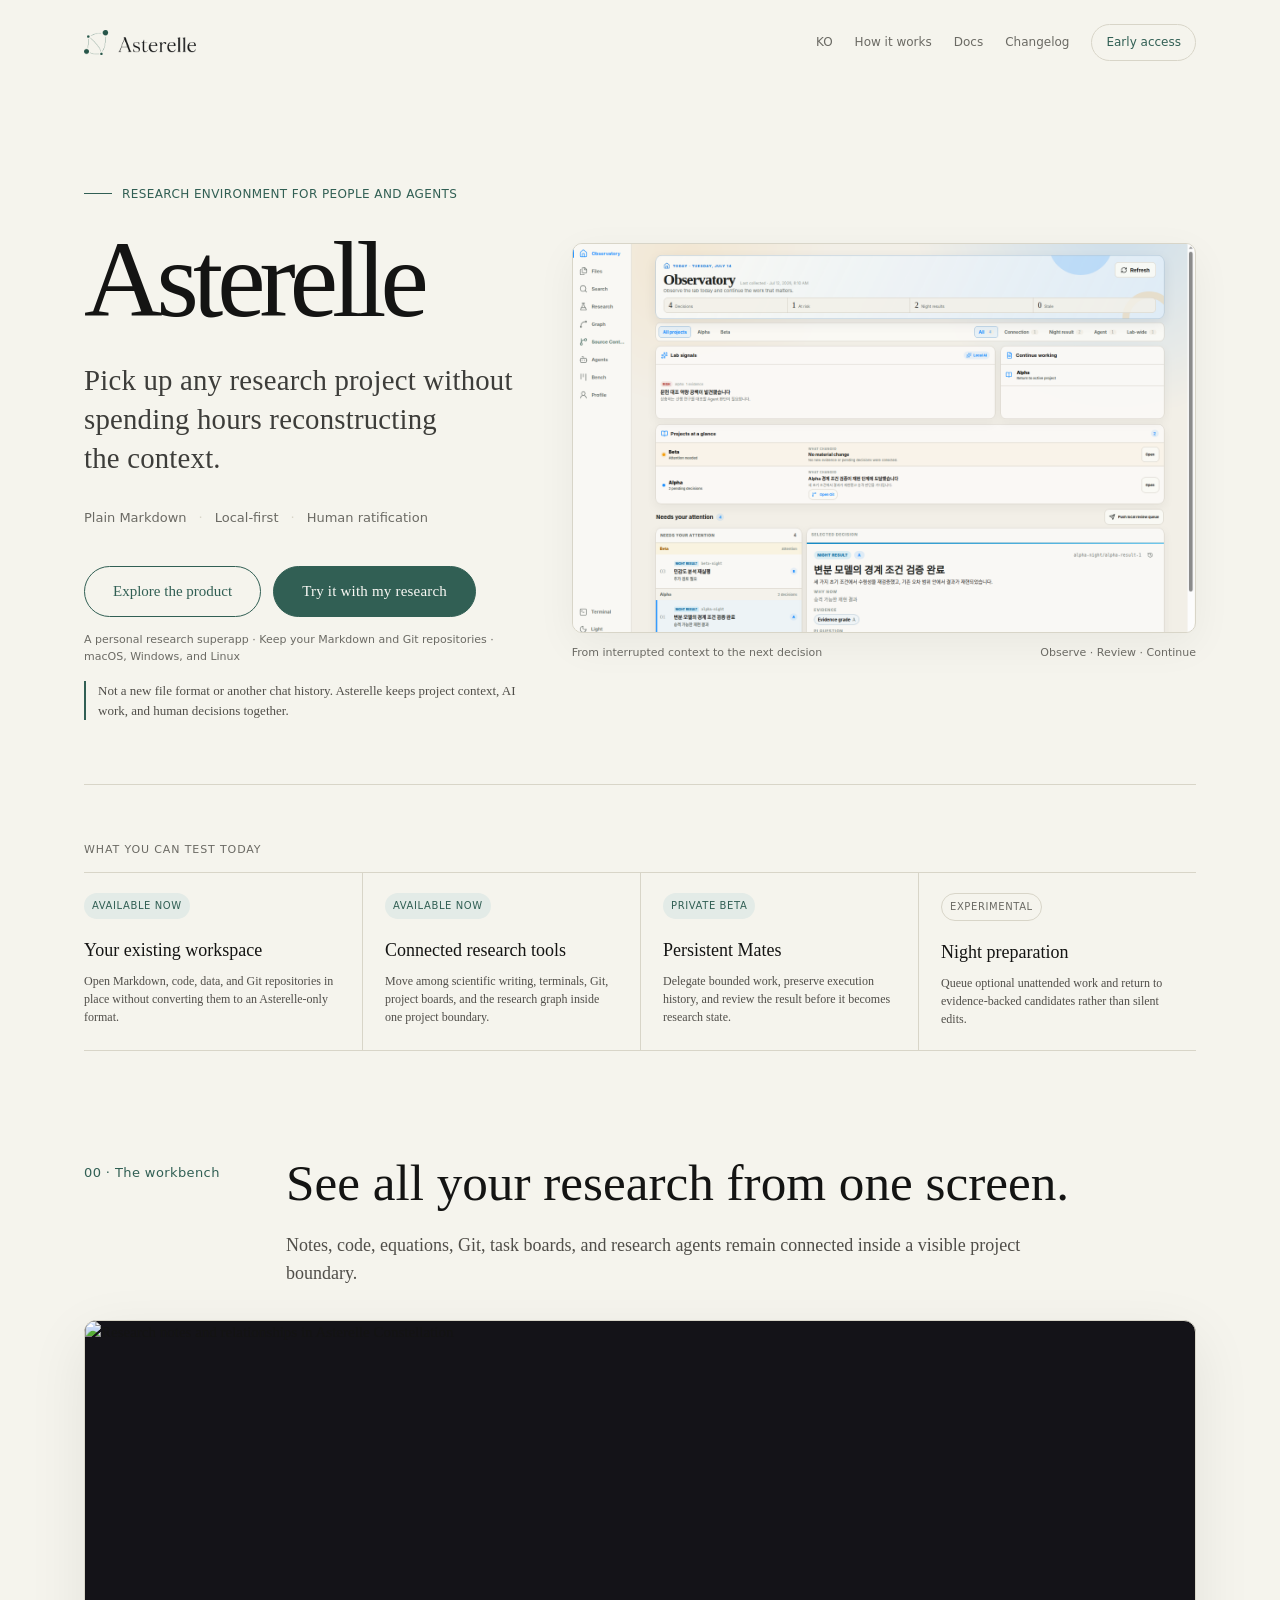
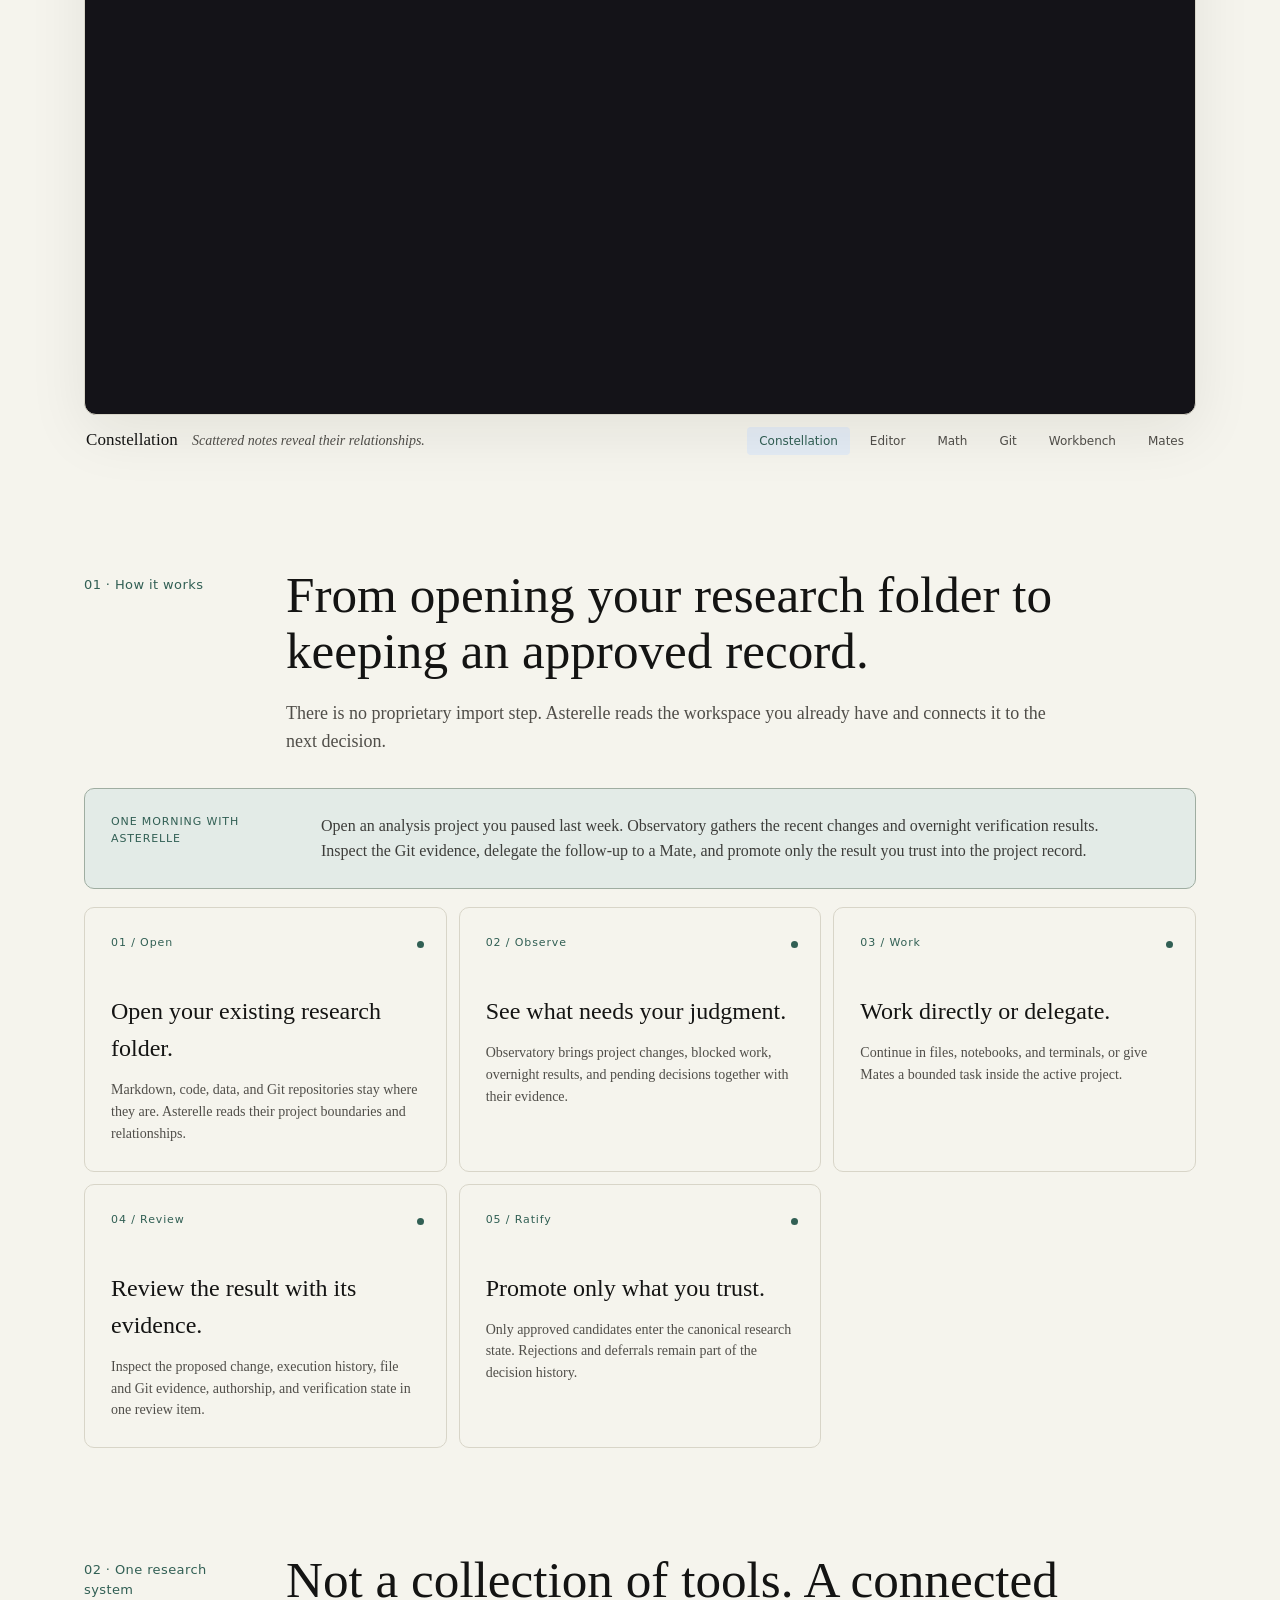
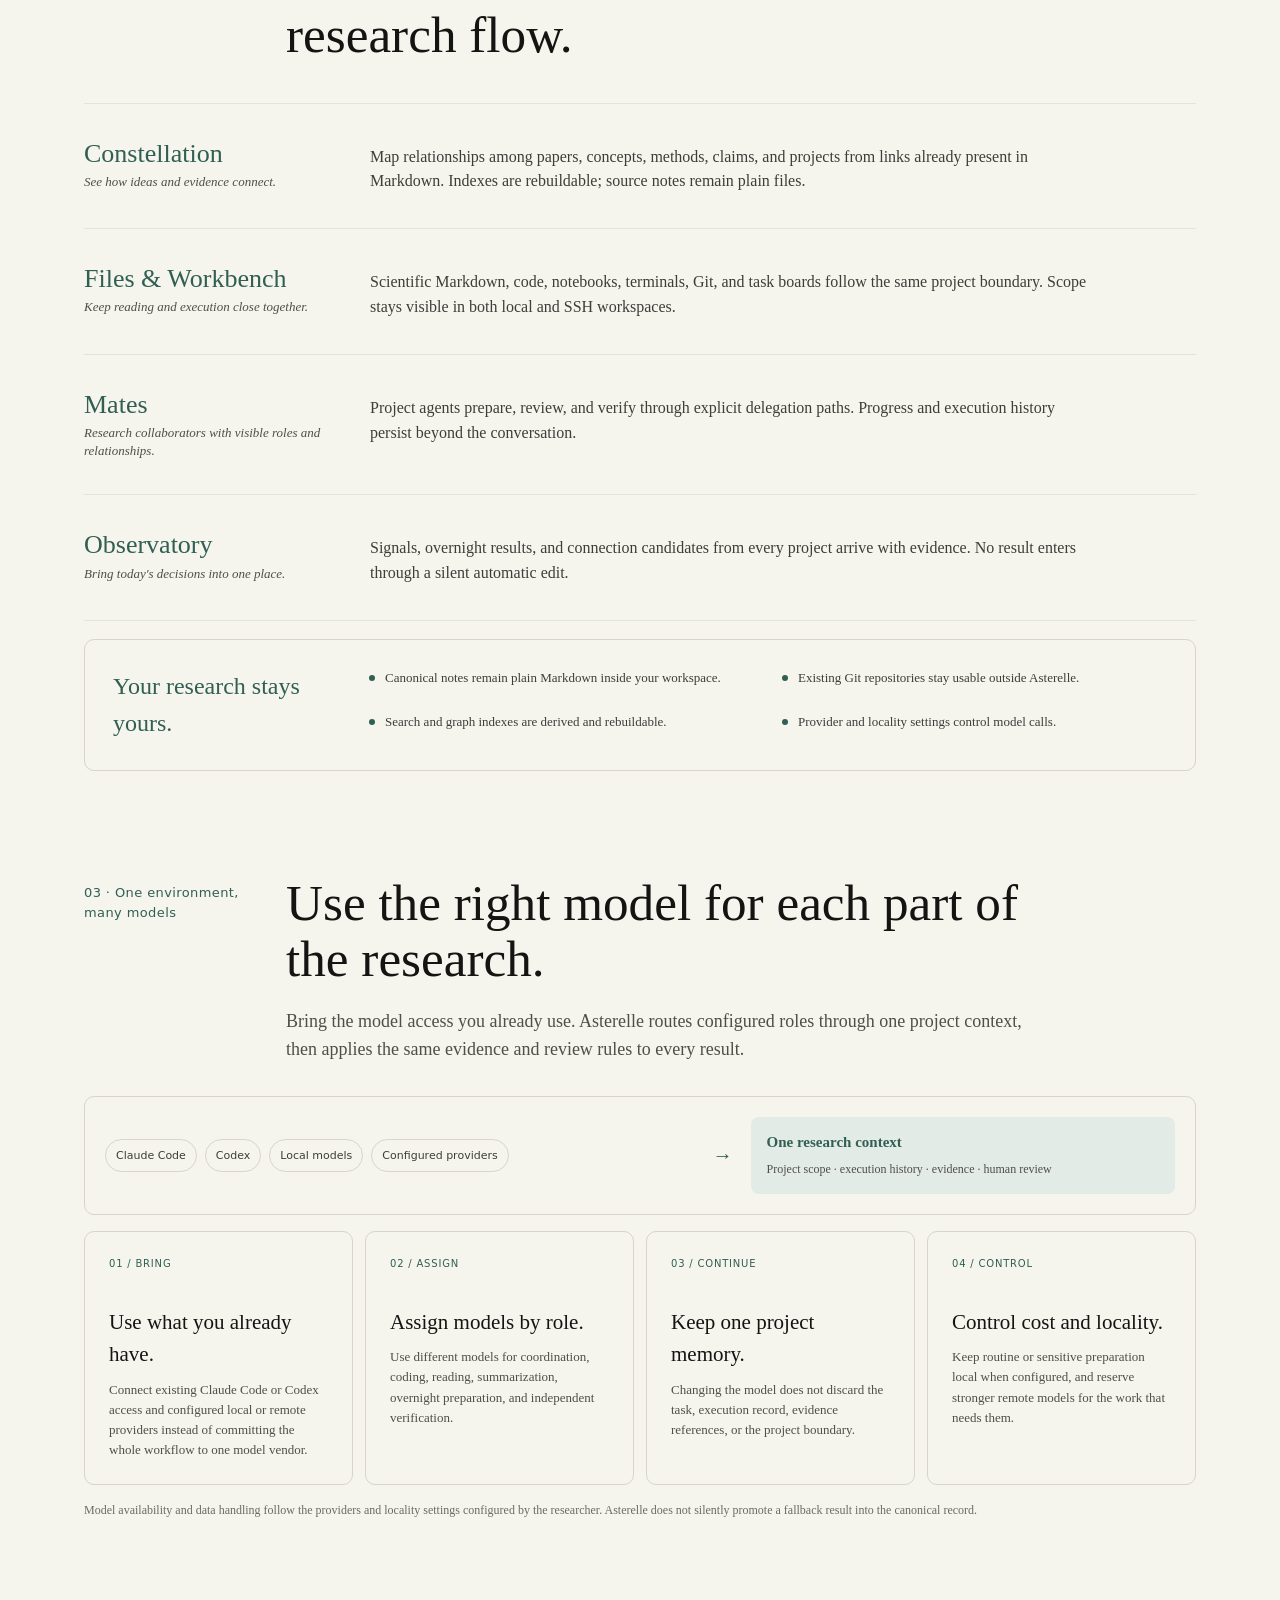
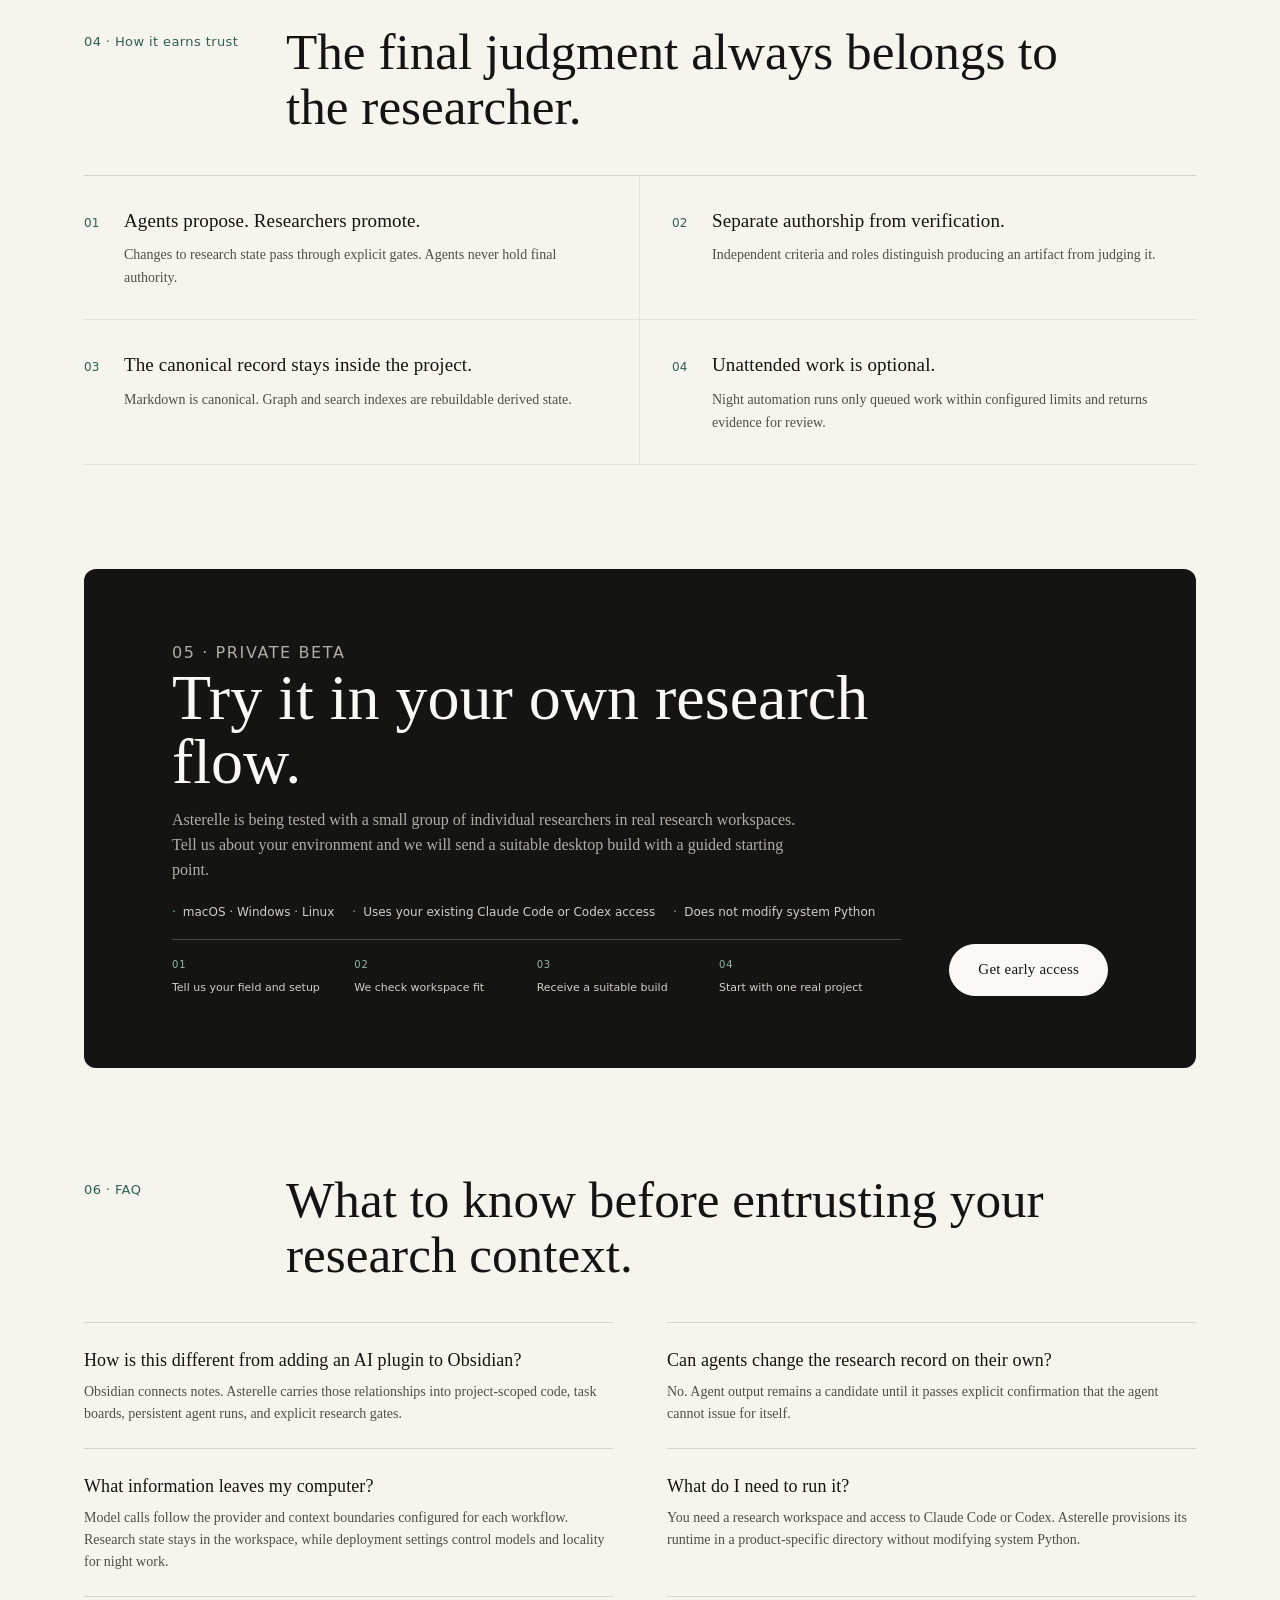
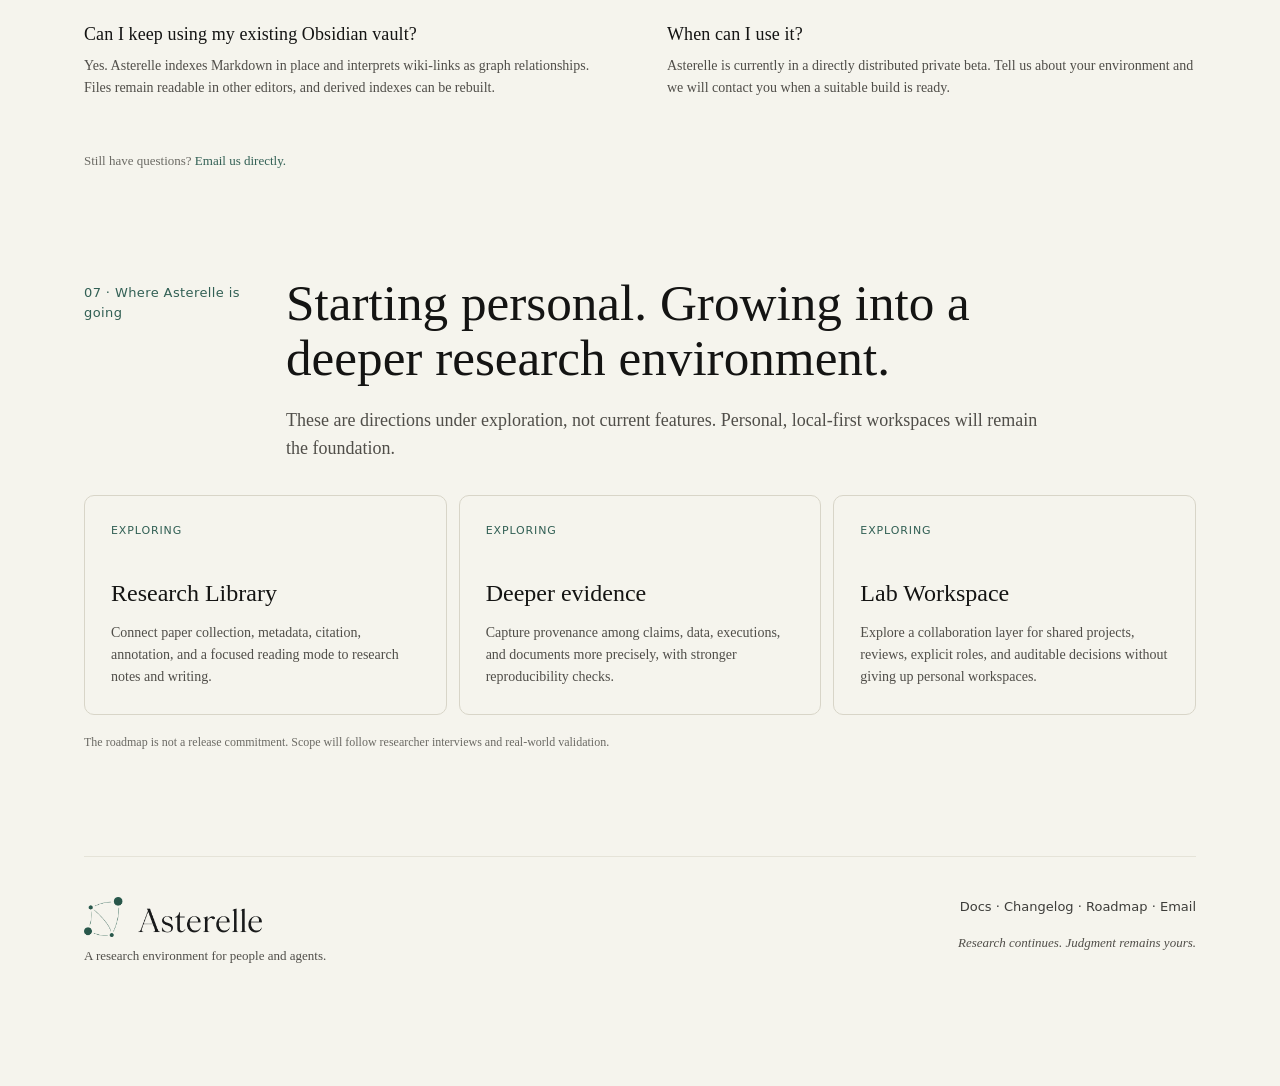
==== commit d267efcd: "clarify Asterelle beta capabilities" ====
--- a/en/index.html
+++ b/en/index.html
@@ -4,7 +4,7 @@
      Asterelle — a research environment for people and agents · private beta
      Sections: Hero · Gallery · Features · Principles · Availability · FAQ · Footer
      Static file. Deployed via GitHub Pages from the public repo
-     kisbi3/labmates-site (see site/README.md for the sync commands).
+     kisbi3/asterelle-site (see site/README.md for the sync commands).
      ================================================================== -->
 <html lang="en">
 <head>
@@ -15,15 +15,15 @@
 <meta property="og:title" content="Asterelle · See the work, continue the research, keep the evidence">
 <meta property="og:description" content="See scattered research context at a glance, review what agents prepare, and keep only approved evidence in the research record.">
 <meta property="og:type" content="website">
-<meta property="og:url" content="https://kisbi3.github.io/labmates-site/en/">
-<meta property="og:image" content="https://kisbi3.github.io/labmates-site/assets/graph.png">
+<meta property="og:url" content="https://kisbi3.github.io/asterelle-site/en/">
+<meta property="og:image" content="https://kisbi3.github.io/asterelle-site/assets/graph.png">
 <meta property="og:locale" content="en_US">
-<link rel="canonical" href="https://kisbi3.github.io/labmates-site/en/">
-<link rel="alternate" hreflang="ko" href="https://kisbi3.github.io/labmates-site/">
-<link rel="alternate" hreflang="en" href="https://kisbi3.github.io/labmates-site/en/">
-<link rel="alternate" type="text/plain" href="https://kisbi3.github.io/labmates-site/llms.txt">
+<link rel="canonical" href="https://kisbi3.github.io/asterelle-site/en/">
+<link rel="alternate" hreflang="ko" href="https://kisbi3.github.io/asterelle-site/">
+<link rel="alternate" hreflang="en" href="https://kisbi3.github.io/asterelle-site/en/">
+<link rel="alternate" type="text/plain" href="https://kisbi3.github.io/asterelle-site/llms.txt">
 <meta name="twitter:card" content="summary_large_image">
-<meta name="twitter:image" content="https://kisbi3.github.io/labmates-site/assets/graph.png">
+<meta name="twitter:image" content="https://kisbi3.github.io/asterelle-site/assets/graph.png">
 <meta name="twitter:title" content="Asterelle · See the work, continue the research, keep the evidence">
 <meta name="twitter:description" content="See scattered research context at a glance, review what agents prepare, and keep only approved evidence in the research record.">
 <link rel="icon" type="image/png" href="../assets/asterelle-mark-transparent.png">
@@ -986,6 +986,16 @@
   font-size: 11px;
   color: var(--stone);
 }
+
+.capability-strip { margin: -56px 0 104px; }
+.capability-intro { margin: 0 0 14px; color: var(--stone); font-family: var(--latin-ui); font-size: 11px; letter-spacing: .08em; text-transform: uppercase; }
+.capability-grid { display: grid; grid-template-columns: repeat(4, 1fr); border-top: 1px solid var(--line); border-bottom: 1px solid var(--line); }
+.capability-item { min-width: 0; padding: 20px 22px 22px 0; }
+.capability-item + .capability-item { padding-left: 22px; border-left: 1px solid var(--line); }
+.capability-status { display: inline-flex; margin-bottom: 18px; padding: 5px 8px; border-radius: 999px; background: var(--brand-tint); color: var(--brand); font-family: var(--latin-ui); font-size: 10px; letter-spacing: .06em; text-transform: uppercase; }
+.capability-status.experimental { background: var(--surface); color: var(--stone); border: 1px solid var(--line); }
+.capability-item h3 { margin: 0 0 7px; font-size: 18px; font-weight: 500; }
+.capability-item p { margin: 0; color: var(--olive); font-size: 12px; line-height: 1.5; }
 
 section { margin-bottom: 104px; }
 .section-head {
@@ -1083,6 +1093,11 @@
 .principles .n { font-family: var(--latin-ui); font-size: 12px; }
 .principles .body b { font-size: 19px; margin-bottom: 8px; }
 .principles .body span { font-size: 14px; }
+.ownership-panel { margin-top: 18px; padding: 28px; display: grid; grid-template-columns: 220px 1fr; gap: 36px; border: 1px solid var(--line); border-radius: 10px; background: var(--surface); }
+.ownership-panel h3 { margin: 0; color: var(--brand); font-size: 24px; font-weight: 500; }
+.ownership-list { margin: 0; padding: 0; display: grid; grid-template-columns: repeat(2, 1fr); gap: 14px 28px; list-style: none; }
+.ownership-list li { padding-left: 16px; position: relative; color: var(--dark-warm); font-size: 13px; line-height: 1.5; }
+.ownership-list li::before { content: ""; position: absolute; left: 0; top: .55em; width: 6px; height: 6px; border-radius: 50%; background: var(--brand); }
 
 .beta-panel {
   position: relative;
@@ -1110,6 +1125,9 @@
 .beta-details li::before { content: "·"; margin-right: 7px; color: #8fb6aa; }
 .beta-panel .btn-primary { background: var(--ivory); border-color: var(--ivory); color: var(--near-black); position: relative; z-index: 2; }
 .beta-panel .btn-primary:hover { background: var(--warm-sand); border-color: var(--warm-sand); color: var(--near-black); }
+.beta-steps { margin: 18px 0 0; padding: 0; display: grid; grid-template-columns: repeat(4, 1fr); list-style: none; counter-reset: beta-step; }
+.beta-steps li { padding: 18px 18px 0 0; border-top: 1px solid #4a4945; color: #d0cec5; font-family: var(--latin-ui); font-size: 11px; line-height: 1.45; counter-increment: beta-step; }
+.beta-steps li::before { content: "0" counter(beta-step); display: block; margin-bottom: 7px; color: #8fb6aa; font-size: 10px; letter-spacing: .08em; }
 
 .faq { display: grid; grid-template-columns: repeat(2, 1fr); column-gap: 54px; }
 .faq-pair { padding: 24px 0; margin: 0; border-top: 1px solid var(--line); }
@@ -1128,6 +1146,9 @@
   .section-title { font-size: 38px; }
   section { margin-bottom: 78px; }
   .movement-grid { grid-template-columns: 1fr; }
+  .capability-grid { grid-template-columns: repeat(2, 1fr); }
+  .capability-item:nth-child(3) { padding-left: 0; border-left: 0; border-top: 1px solid var(--line); }
+  .capability-item:nth-child(4) { border-top: 1px solid var(--line); }
   .scenario { grid-template-columns: 1fr; gap: 10px; }
   .movement-step { min-height: 0; padding: 24px; }
   .movement-step + .movement-step { border-left: 1px solid var(--line); padding-left: 24px; }
@@ -1138,6 +1159,7 @@
   .model-arrow { transform: rotate(90deg); justify-self: center; }
   .model-grid { grid-template-columns: repeat(2, 1fr); }
   .features li { grid-template-columns: 1fr; }
+  .ownership-panel { grid-template-columns: 1fr; gap: 22px; }
   .beta-panel { grid-template-columns: 1fr; align-items: start; }
 }
 
@@ -1146,6 +1168,10 @@
   .nav-links a:not(.nav-cta):not(.nav-lang) { display: none; }
   .page { padding: 30px 18px 72px; }
   .hero { padding-top: 36px; margin-bottom: 68px; }
+  .capability-strip { margin-top: -34px; margin-bottom: 68px; }
+  .capability-grid { grid-template-columns: 1fr; }
+  .capability-item, .capability-item + .capability-item, .capability-item:nth-child(3) { padding: 18px 0; border-left: 0; border-top: 1px solid var(--line); }
+  .capability-item:first-child { border-top: 0; }
   .hero h1 { font-size: clamp(64px, 23vw, 88px); }
   .hero .tagline { font-size: 21px; }
   .hero-cta { flex-direction: column; align-items: flex-start; }
@@ -1157,6 +1183,8 @@
   .gallery-tabs button { text-align: left; }
   .faq { grid-template-columns: 1fr; }
   .beta-panel { padding: 48px 26px; }
+  .beta-steps { grid-template-columns: repeat(2, 1fr); }
+  .ownership-list { grid-template-columns: 1fr; }
   .model-grid { grid-template-columns: 1fr; }
   .beta-panel h2 { font-size: 46px; }
 }
@@ -1202,6 +1230,16 @@
       <figcaption><span>From interrupted context to the next decision</span><span>Observe · Review · Continue</span></figcaption>
     </figure>
   </header>
+
+  <aside class="capability-strip" aria-labelledby="capability-title">
+    <p class="capability-intro" id="capability-title">What you can test today</p>
+    <div class="capability-grid">
+      <article class="capability-item"><span class="capability-status">Available now</span><h3>Your existing workspace</h3><p>Open Markdown, code, data, and Git repositories in place without converting them to an Asterelle-only format.</p></article>
+      <article class="capability-item"><span class="capability-status">Available now</span><h3>Connected research tools</h3><p>Move among scientific writing, terminals, Git, project boards, and the research graph inside one project boundary.</p></article>
+      <article class="capability-item"><span class="capability-status">Private beta</span><h3>Persistent Mates</h3><p>Delegate bounded work, preserve execution history, and review the result before it becomes research state.</p></article>
+      <article class="capability-item"><span class="capability-status experimental">Experimental</span><h3>Night preparation</h3><p>Queue optional unattended work and return to evidence-backed candidates rather than silent edits.</p></article>
+    </div>
+  </aside>
 
   <!-- ============ 00 · Gallery ============ -->
   <section id="workbench">
@@ -1312,6 +1350,15 @@
         <p class="what">Signals, overnight results, and connection candidates from every project arrive with evidence. No result enters through a silent automatic edit.</p>
       </li>
     </ol>
+    <div class="ownership-panel">
+      <h3>Your research stays yours.</h3>
+      <ul class="ownership-list">
+        <li>Canonical notes remain plain Markdown inside your workspace.</li>
+        <li>Existing Git repositories stay usable outside Asterelle.</li>
+        <li>Search and graph indexes are derived and rebuildable.</li>
+        <li>Provider and locality settings control model calls.</li>
+      </ul>
+    </div>
   </section>
 
   <!-- ============ 03 · Multi-model ============ -->
@@ -1370,6 +1417,7 @@
         <h2>Try it in your own research flow.</h2>
         <p>Asterelle is being tested with a small group of individual researchers in real research workspaces. Tell us about your environment and we will send a suitable desktop build with a guided starting point.</p>
         <ul class="beta-details"><li>macOS · Windows · Linux</li><li>Uses your existing Claude Code or Codex access</li><li>Does not modify system Python</li></ul>
+        <ol class="beta-steps"><li>Tell us your field and setup</li><li>We check workspace fit</li><li>Receive a suitable build</li><li>Start with one real project</li></ol>
       </div>
       <a class="btn-primary" href="mailto:kimjeasung0523@gmail.com?subject=Asterelle%20early%20access&body=Research%20field%3A%0AOperating%20system%3A%0ACurrent%20tools%3A%0AWhat%20I%20want%20to%20try%3A">Get early access</a>
     </div>
